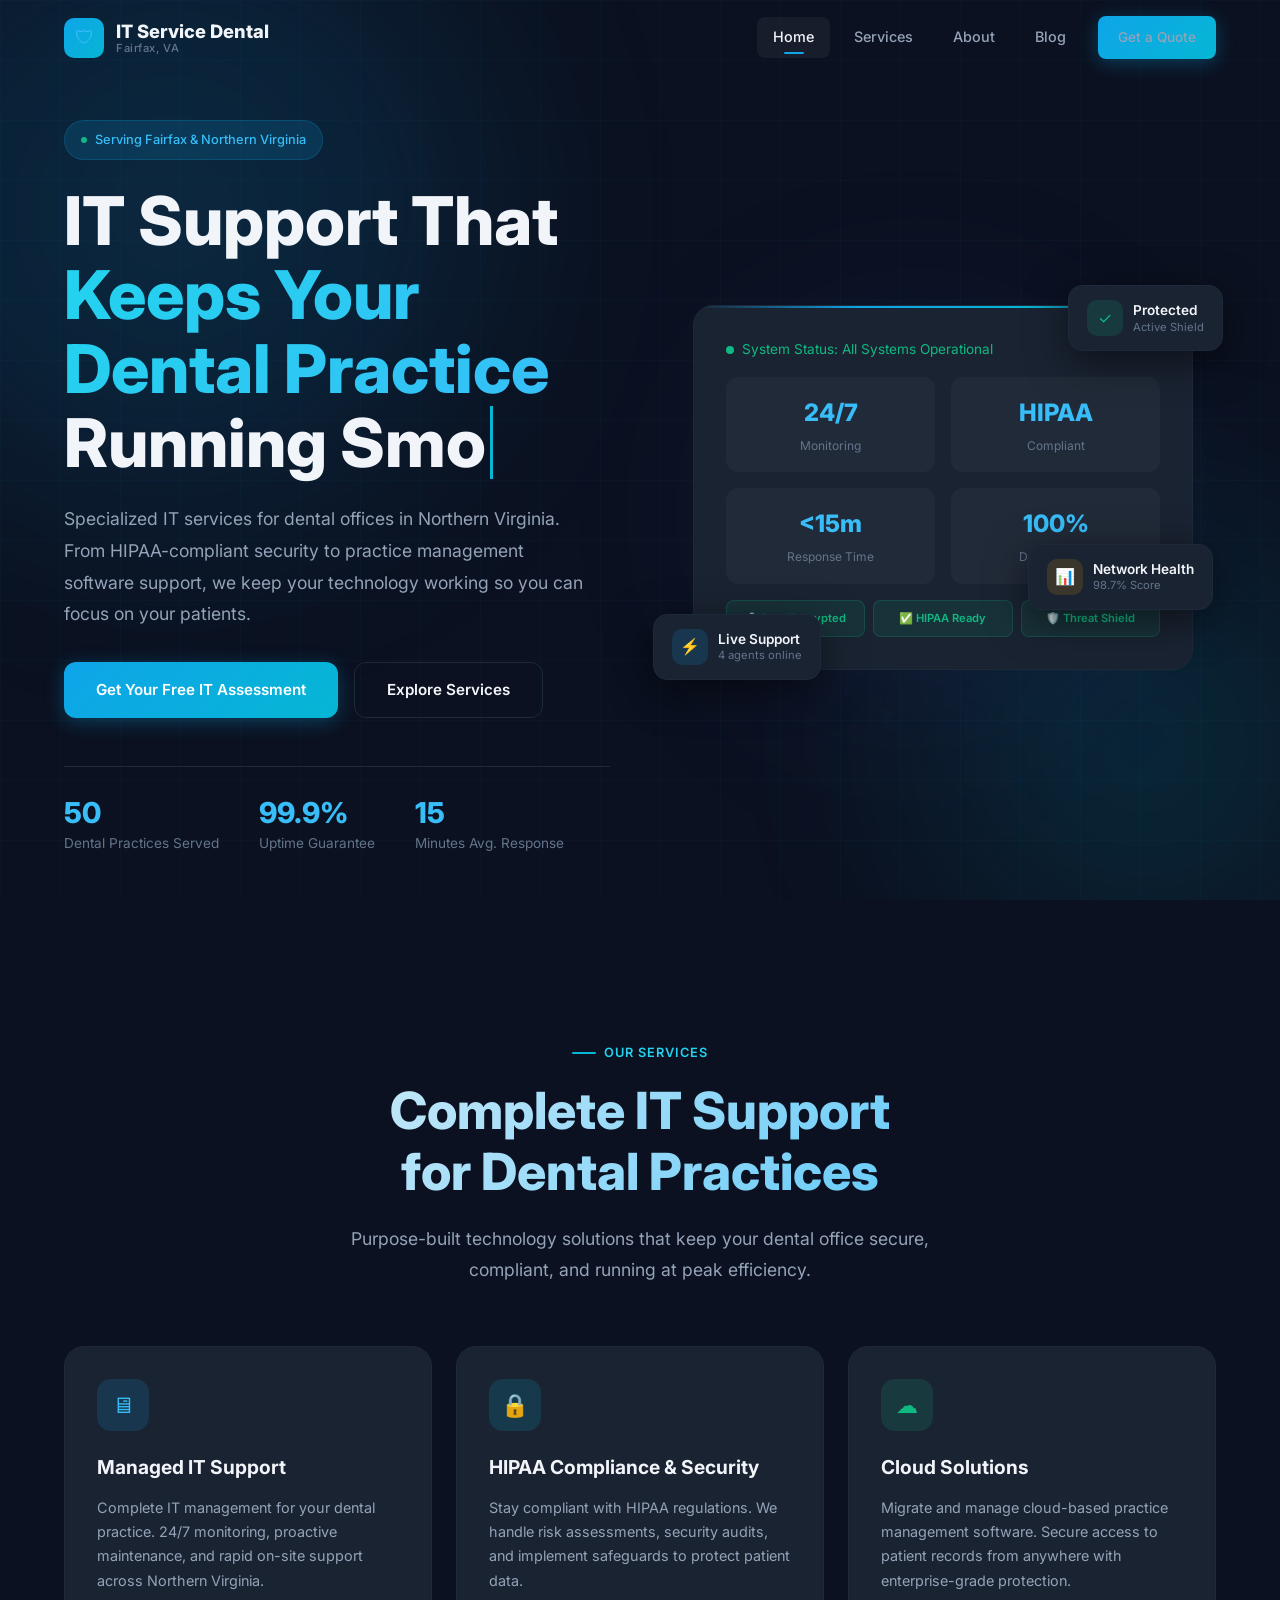
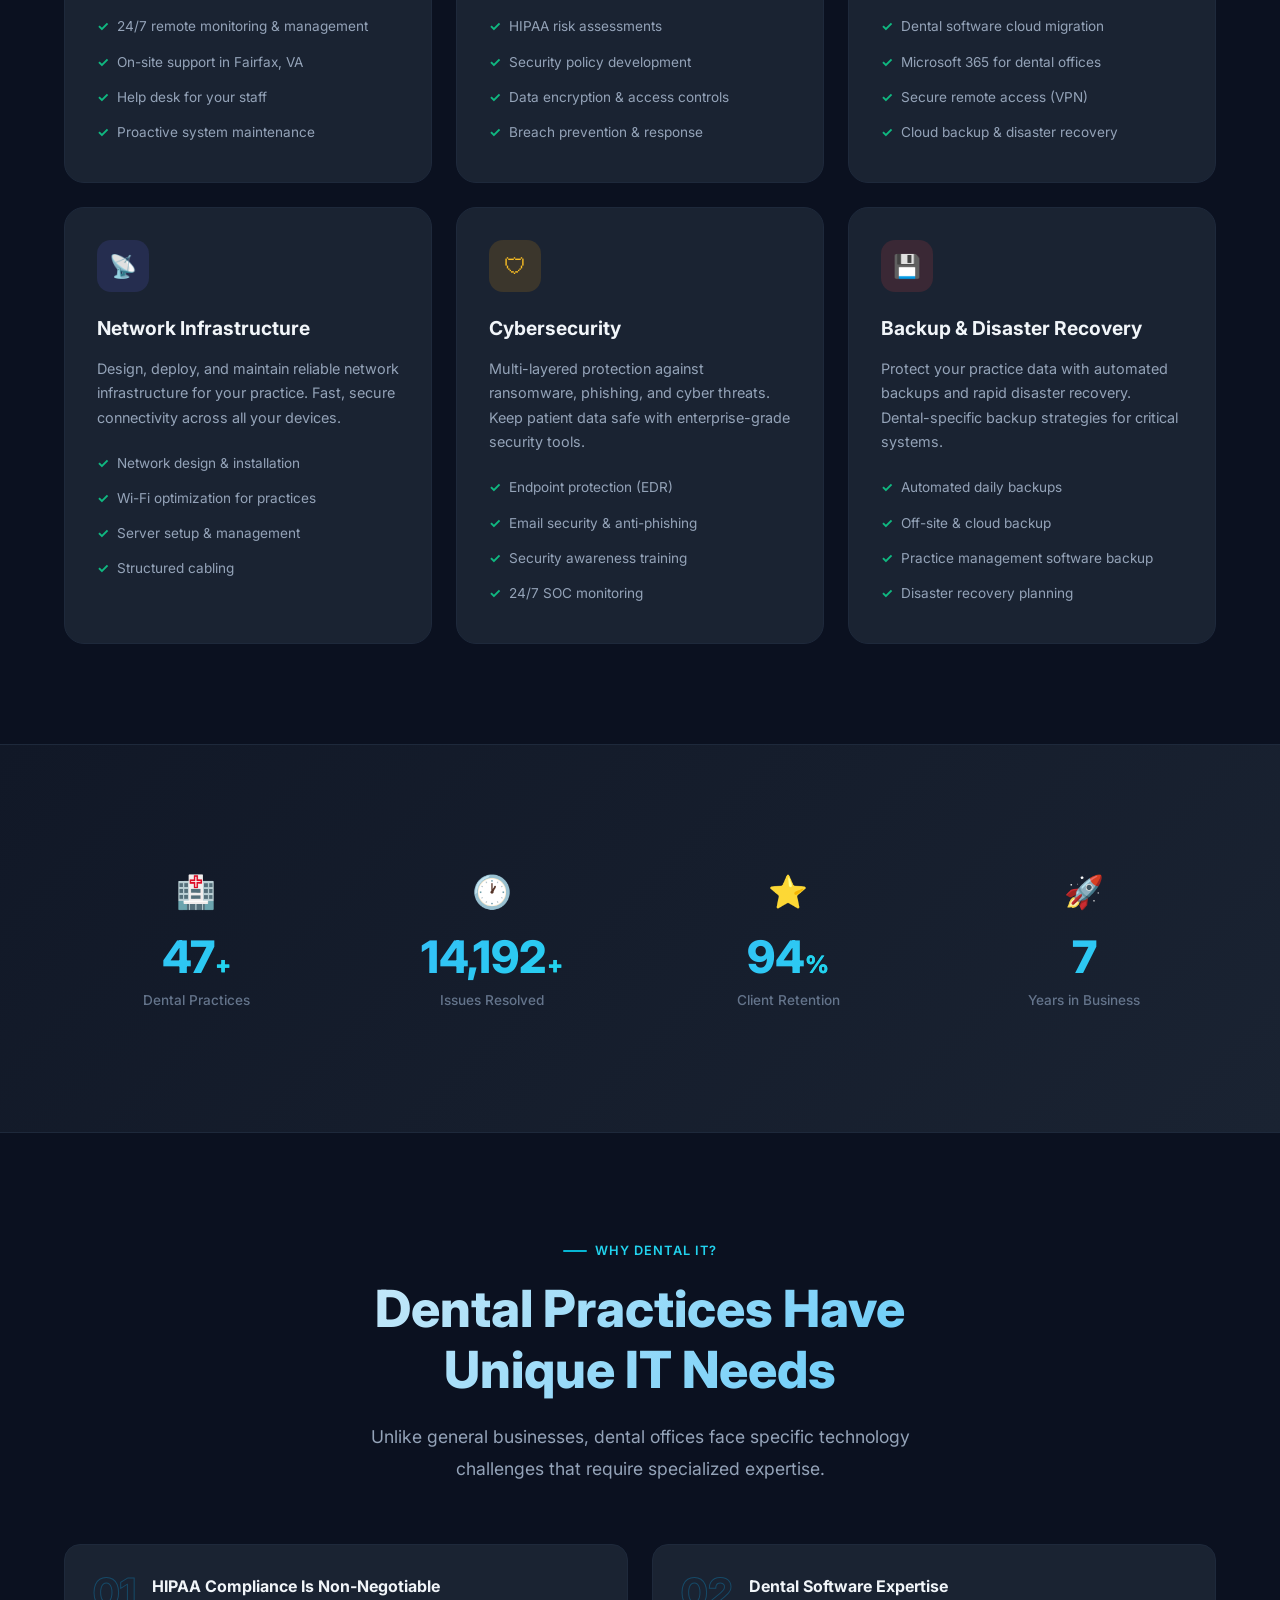
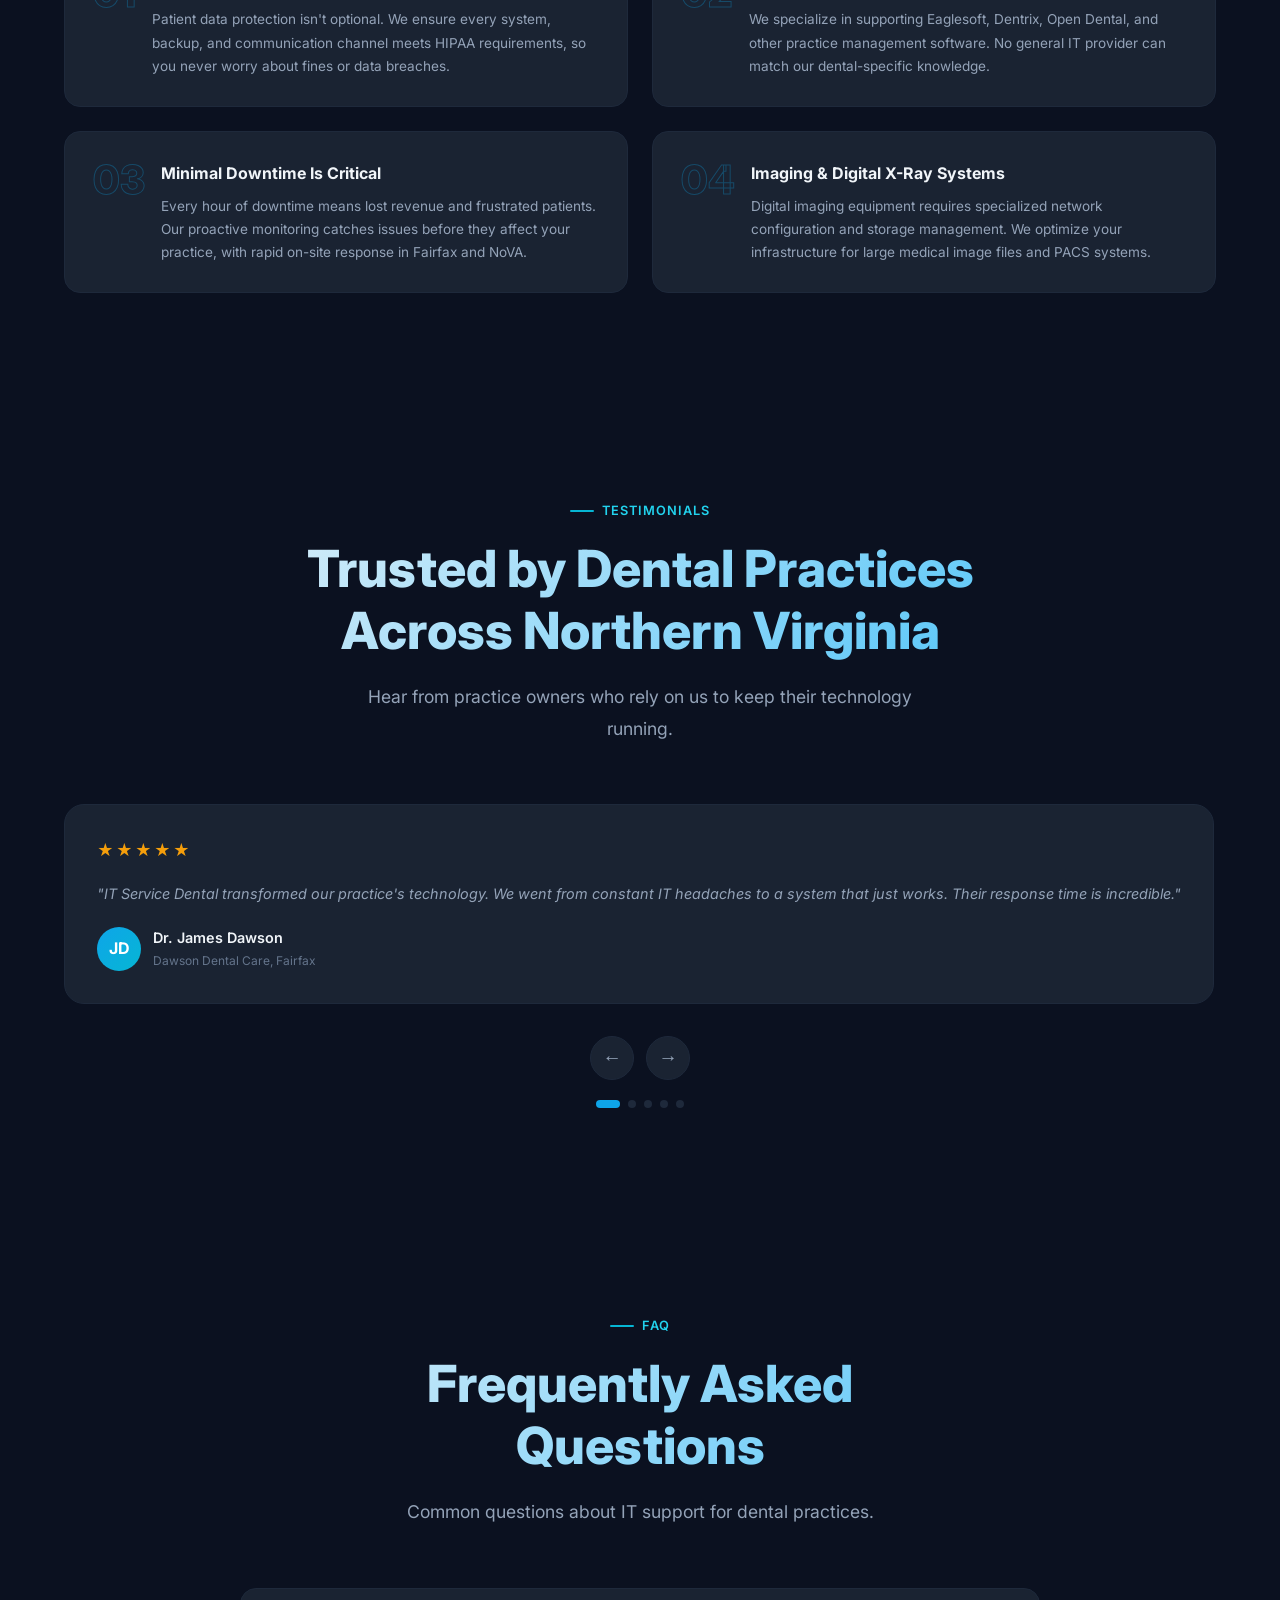
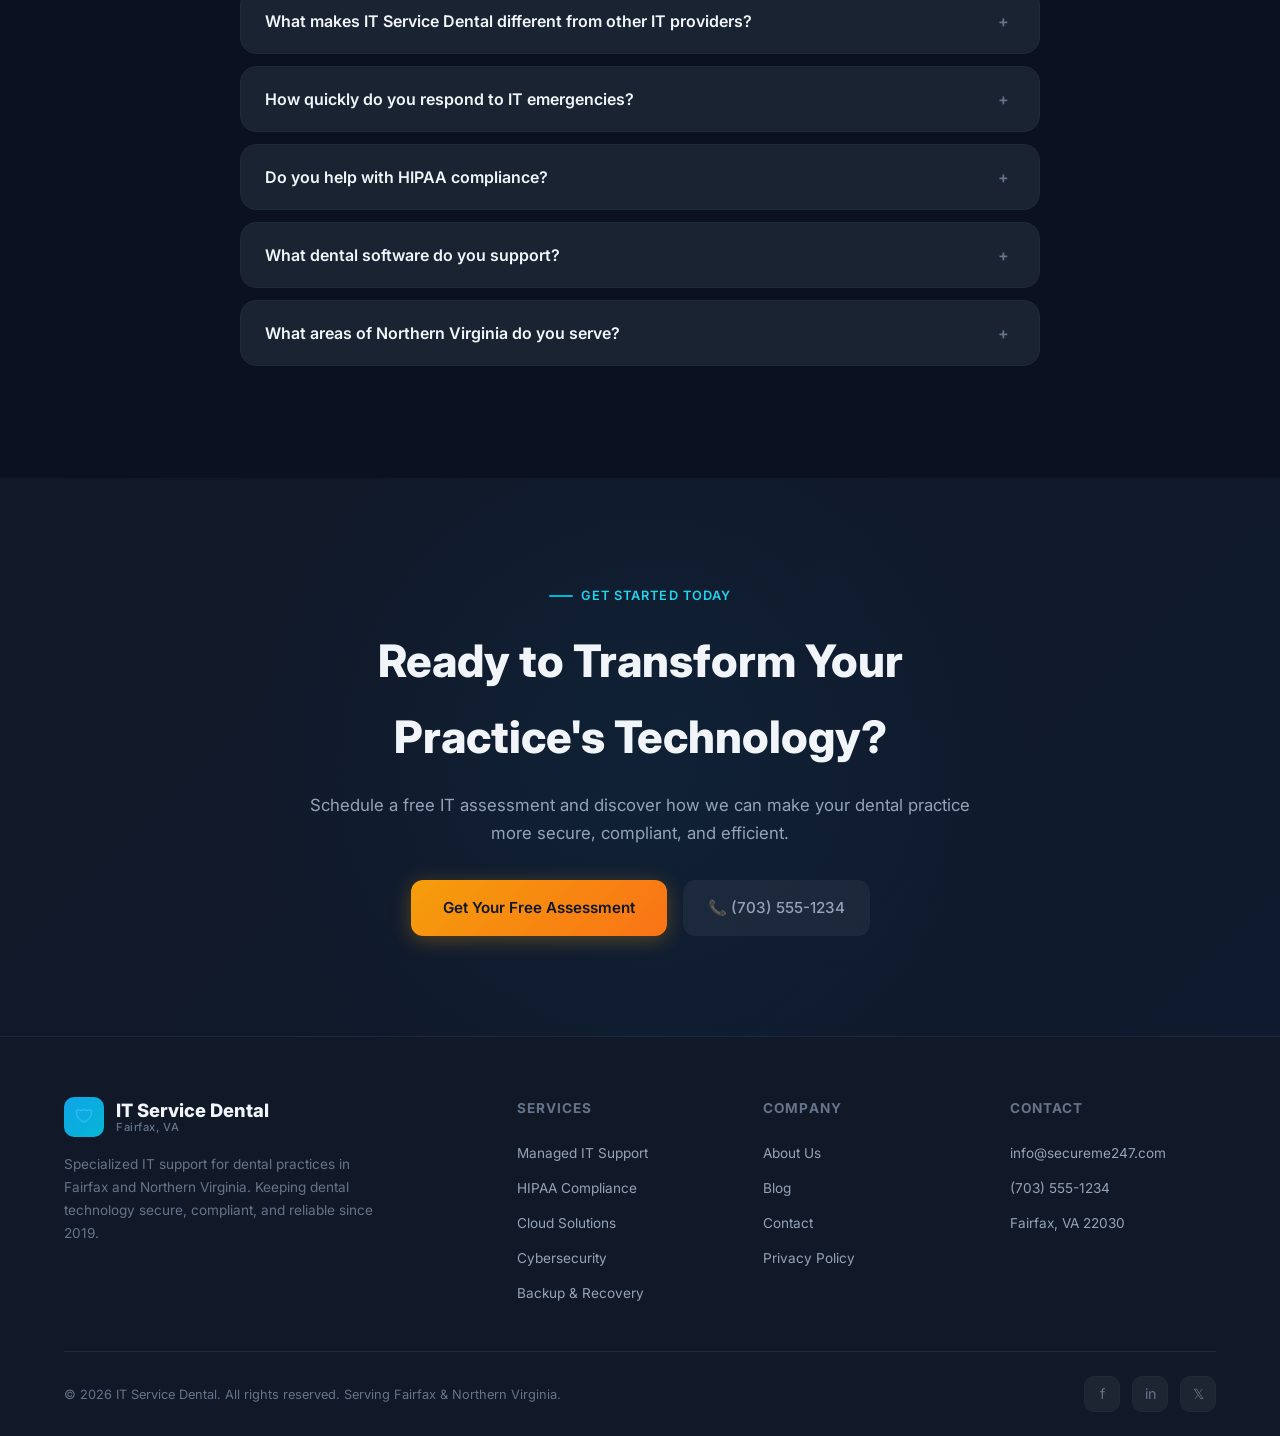
==== index.html @ 29013d56 "Initial commit: IT Service Dental website Full multipage dental IT support website with: - Home page" ====
<!DOCTYPE html>
<html lang="en">
<head>
  <meta charset="UTF-8">
  <meta name="viewport" content="width=device-width, initial-scale=1.0">
  <meta name="robots" content="index,follow">
  <title>IT Service Dental | IT Support for Dental Offices in Fairfax & Northern Virginia</title>
  <meta name="description" content="IT Service Dental provides specialized IT support, cybersecurity, and managed services for dental offices in Fairfax, VA and Northern Virginia. HIPAA-compliant, 24/7 support.">
  <link rel="canonical" href="https://www.itservicedental.com/">
  <meta property="og:type" content="website">
  <meta property="og:locale" content="en_US">
  <meta property="og:site_name" content="IT Service Dental">
  <meta property="og:title" content="IT Service Dental | IT Support for Dental Offices in Fairfax & Northern Virginia">
  <meta property="og:description" content="Specialized IT support for dental offices. HIPAA-compliant, 24/7 monitoring, and fast on-site support in Fairfax and Northern VA.">
  <meta property="og:image" content="https://www.itservicedental.com/images/og/default.jpg">
  <meta property="og:url" content="https://www.itservicedental.com/">
  <meta name="twitter:card" content="summary_large_image">
  <meta name="twitter:title" content="IT Service Dental | IT Support for Dental Offices in Fairfax & Northern Virginia">
  <meta name="twitter:description" content="Specialized IT support for dental offices. HIPAA-compliant, 24/7 monitoring, and fast on-site support in Fairfax and Northern VA.">
  <meta name="twitter:image" content="https://www.itservicedental.com/images/og/default.jpg">
  <link rel="icon" type="image/svg+xml" href="/favicon.svg">
  <link rel="icon" type="image/png" sizes="96x96" href="/favicon-96x96.png">
  <link rel="icon" type="image/png" sizes="32x32" href="/favicon-32x32.png">
  <link rel="icon" type="image/png" sizes="16x16" href="/favicon-16x16.png">
  <link rel="apple-touch-icon" sizes="192x192" href="/favicon-192x192.png">
  <link rel="preconnect" href="https://fonts.googleapis.com">
  <link rel="preconnect" href="https://fonts.gstatic.com" crossorigin>
  <link href="https://fonts.googleapis.com/css2?family=Inter:wght@400;500;600;700;800&display=swap" rel="stylesheet">
  <link rel="stylesheet" href="/css/style.css">
</head>
<body>
  <!-- Animated Background -->
  <div class="animated-bg">
    <div class="bg-grid"></div>
    <div class="bg-glow bg-glow-1"></div>
    <div class="bg-glow bg-glow-2"></div>
    <div class="bg-glow bg-glow-3"></div>
  </div>

  <!-- Navigation -->
  <nav class="nav" id="navbar">
    <div class="container">
      <a href="/" class="nav-logo">
        <div class="nav-logo-icon">🛡</div>
        <div class="nav-logo-text">
          IT Service Dental
          <span>Fairfax, VA</span>
        </div>
      </a>
      <button class="nav-toggle" id="navToggle" aria-label="Toggle menu">
        <span></span><span></span><span></span>
      </button>
      <div class="nav-links" id="navLinks">
        <a href="/" class="nav-link active">Home</a>
        <a href="/services" class="nav-link">Services</a>
        <a href="/about" class="nav-link">About</a>
        <a href="/blog" class="nav-link">Blog</a>
        <a href="/contact" class="nav-link nav-cta btn btn-primary btn-sm">Get a Quote</a>
      </div>
    </div>
  </nav>

  <!-- Hero Section -->
  <section class="hero" id="home">
    <div class="container">
      <div class="hero-content">
        <div class="hero-badge">
          <span class="hero-badge-dot"></span>
          Serving Fairfax & Northern Virginia
        </div>
        <h1 class="hero-title">
          IT Support That<br>
          <span class="gradient-text">Keeps Your Dental Practice</span><br>
          <span class="typewriter">Running Smoothly</span>
        </h1>
        <p class="hero-description">
          Specialized IT services for dental offices in Northern Virginia. 
          From HIPAA-compliant security to practice management software support, 
          we keep your technology working so you can focus on your patients.
        </p>
        <div class="hero-actions">
          <a href="/contact" class="btn btn-primary">Get Your Free IT Assessment</a>
          <a href="/services" class="btn btn-secondary">Explore Services</a>
        </div>
        <div class="hero-stats">
          <div class="hero-stat">
            <div class="hero-stat-number" data-count="50">0</div>
            <div class="hero-stat-label">Dental Practices Served</div>
          </div>
          <div class="hero-stat">
            <div class="hero-stat-number" data-count="99.9">99.9%</div>
            <div class="hero-stat-label">Uptime Guarantee</div>
          </div>
          <div class="hero-stat">
            <div class="hero-stat-number" data-count="15">0</div>
            <div class="hero-stat-label">Minutes Avg. Response</div>
          </div>
        </div>
      </div>

      <div class="hero-visual">
        <div class="hero-visual-inner">
          <div class="hero-card">
            <div class="hero-card-status">
              <span class="dot"></span>
              System Status: All Systems Operational
            </div>
            <div class="hero-card-metrics">
              <div class="hero-card-metric">
                <div class="value">24/7</div>
                <div class="label">Monitoring</div>
              </div>
              <div class="hero-card-metric">
                <div class="value">HIPAA</div>
                <div class="label">Compliant</div>
              </div>
              <div class="hero-card-metric">
                <div class="value">&lt;15m</div>
                <div class="label">Response Time</div>
              </div>
              <div class="hero-card-metric">
                <div class="value">100%</div>
                <div class="label">Dental Focus</div>
              </div>
            </div>
            <div class="hero-card-security">
              <div class="security-item">🔒 Data Encrypted</div>
              <div class="security-item">✅ HIPAA Ready</div>
              <div class="security-item">🛡️ Threat Shield</div>
            </div>
          </div>
          <!-- Floating cards -->
          <div class="floating-card floating-card-1">
            <div class="icon green">✓</div>
            <div class="text">
              <div class="main">Protected</div>
              <div class="sub">Active Shield</div>
            </div>
          </div>
          <div class="floating-card floating-card-2">
            <div class="icon blue">⚡</div>
            <div class="text">
              <div class="main">Live Support</div>
              <div class="sub">4 agents online</div>
            </div>
          </div>
          <div class="floating-card floating-card-3">
            <div class="icon amber">📊</div>
            <div class="text">
              <div class="main">Network Health</div>
              <div class="sub">98.7% Score</div>
            </div>
          </div>
        </div>
      </div>
    </div>
  </section>

  <!-- Services Overview -->
  <section class="section" id="services">
    <div class="container">
      <div class="section-header text-center" data-animate="fadeInUp">
        <div class="section-tag">Our Services</div>
        <h2 class="section-title">Complete IT Support<br>for Dental Practices</h2>
        <p class="section-subtitle">Purpose-built technology solutions that keep your dental office secure, compliant, and running at peak efficiency.</p>
      </div>
      <div class="services-grid">
        <div class="service-card" data-animate="fadeInUp" data-delay="0">
          <div class="service-icon blue">🖥</div>
          <h3>Managed IT Support</h3>
          <p>Complete IT management for your dental practice. 24/7 monitoring, proactive maintenance, and rapid on-site support across Northern Virginia.</p>
          <ul class="service-features">
            <li>24/7 remote monitoring & management</li>
            <li>On-site support in Fairfax, VA</li>
            <li>Help desk for your staff</li>
            <li>Proactive system maintenance</li>
          </ul>
        </div>
        <div class="service-card" data-animate="fadeInUp" data-delay="100">
          <div class="service-icon teal">🔒</div>
          <h3>HIPAA Compliance & Security</h3>
          <p>Stay compliant with HIPAA regulations. We handle risk assessments, security audits, and implement safeguards to protect patient data.</p>
          <ul class="service-features">
            <li>HIPAA risk assessments</li>
            <li>Security policy development</li>
            <li>Data encryption & access controls</li>
            <li>Breach prevention & response</li>
          </ul>
        </div>
        <div class="service-card" data-animate="fadeInUp" data-delay="200">
          <div class="service-icon green">☁</div>
          <h3>Cloud Solutions</h3>
          <p>Migrate and manage cloud-based practice management software. Secure access to patient records from anywhere with enterprise-grade protection.</p>
          <ul class="service-features">
            <li>Dental software cloud migration</li>
            <li>Microsoft 365 for dental offices</li>
            <li>Secure remote access (VPN)</li>
            <li>Cloud backup & disaster recovery</li>
          </ul>
        </div>
        <div class="service-card" data-animate="fadeInUp" data-delay="300">
          <div class="service-icon purple">📡</div>
          <h3>Network Infrastructure</h3>
          <p>Design, deploy, and maintain reliable network infrastructure for your practice. Fast, secure connectivity across all your devices.</p>
          <ul class="service-features">
            <li>Network design & installation</li>
            <li>Wi-Fi optimization for practices</li>
            <li>Server setup & management</li>
            <li>Structured cabling</li>
          </ul>
        </div>
        <div class="service-card" data-animate="fadeInUp" data-delay="400">
          <div class="service-icon amber">🛡</div>
          <h3>Cybersecurity</h3>
          <p>Multi-layered protection against ransomware, phishing, and cyber threats. Keep patient data safe with enterprise-grade security tools.</p>
          <ul class="service-features">
            <li>Endpoint protection (EDR)</li>
            <li>Email security & anti-phishing</li>
            <li>Security awareness training</li>
            <li>24/7 SOC monitoring</li>
          </ul>
        </div>
        <div class="service-card" data-animate="fadeInUp" data-delay="500">
          <div class="service-icon red">💾</div>
          <h3>Backup & Disaster Recovery</h3>
          <p>Protect your practice data with automated backups and rapid disaster recovery. Dental-specific backup strategies for critical systems.</p>
          <ul class="service-features">
            <li>Automated daily backups</li>
            <li>Off-site & cloud backup</li>
            <li>Practice management software backup</li>
            <li>Disaster recovery planning</li>
          </ul>
        </div>
      </div>
    </div>
  </section>

  <!-- Stats Section -->
  <section class="section stats-section" id="stats">
    <div class="container">
      <div class="stats-grid">
        <div class="stat-item" data-animate="scaleIn">
          <div class="stat-icon">🏥</div>
          <div class="stat-value"><span class="counter" data-target="50">0</span><span class="stat-suffix">+</span></div>
          <div class="stat-label">Dental Practices</div>
        </div>
        <div class="stat-item" data-animate="scaleIn" data-delay="100">
          <div class="stat-icon">🕐</div>
          <div class="stat-value"><span class="counter" data-target="15000">0</span><span class="stat-suffix">+</span></div>
          <div class="stat-label">Issues Resolved</div>
        </div>
        <div class="stat-item" data-animate="scaleIn" data-delay="200">
          <div class="stat-icon">⭐</div>
          <div class="stat-value"><span class="counter" data-target="99">0</span><span class="stat-suffix">%</span></div>
          <div class="stat-label">Client Retention</div>
        </div>
        <div class="stat-item" data-animate="scaleIn" data-delay="300">
          <div class="stat-icon">🚀</div>
          <div class="stat-value"><span class="counter" data-target="7">0</span></div>
          <div class="stat-label">Years in Business</div>
        </div>
      </div>
    </div>
  </section>

  <!-- Why Dental IT Section -->
  <section class="section" id="why-dental">
    <div class="container">
      <div class="section-header text-center" data-animate="fadeInUp">
        <div class="section-tag">Why Dental IT?</div>
        <h2 class="section-title">Dental Practices Have<br>Unique IT Needs</h2>
        <p class="section-subtitle">Unlike general businesses, dental offices face specific technology challenges that require specialized expertise.</p>
      </div>
      <div class="why-grid">
        <div class="why-card" data-animate="fadeInUp" data-delay="0">
          <div class="why-number">01</div>
          <div class="why-content">
            <h4>HIPAA Compliance Is Non-Negotiable</h4>
            <p>Patient data protection isn't optional. We ensure every system, backup, and communication channel meets HIPAA requirements, so you never worry about fines or data breaches.</p>
          </div>
        </div>
        <div class="why-card" data-animate="fadeInUp" data-delay="100">
          <div class="why-number">02</div>
          <div class="why-content">
            <h4>Dental Software Expertise</h4>
            <p>We specialize in supporting Eaglesoft, Dentrix, Open Dental, and other practice management software. No general IT provider can match our dental-specific knowledge.</p>
          </div>
        </div>
        <div class="why-card" data-animate="fadeInUp" data-delay="200">
          <div class="why-number">03</div>
          <div class="why-content">
            <h4>Minimal Downtime Is Critical</h4>
            <p>Every hour of downtime means lost revenue and frustrated patients. Our proactive monitoring catches issues before they affect your practice, with rapid on-site response in Fairfax and NoVA.</p>
          </div>
        </div>
        <div class="why-card" data-animate="fadeInUp" data-delay="300">
          <div class="why-number">04</div>
          <div class="why-content">
            <h4>Imaging & Digital X-Ray Systems</h4>
            <p>Digital imaging equipment requires specialized network configuration and storage management. We optimize your infrastructure for large medical image files and PACS systems.</p>
          </div>
        </div>
      </div>
    </div>
  </section>

  <!-- Testimonials -->
  <section class="section" id="testimonials">
    <div class="container">
      <div class="section-header text-center" data-animate="fadeInUp">
        <div class="section-tag">Testimonials</div>
        <h2 class="section-title">Trusted by Dental Practices<br>Across Northern Virginia</h2>
        <p class="section-subtitle">Hear from practice owners who rely on us to keep their technology running.</p>
      </div>
      <div class="testimonials-slider" data-animate="fadeInUp">
        <div class="testimonials-track" id="testimonialTrack">
          <div class="testimonial-card">
            <div class="testimonial-stars">★★★★★</div>
            <p class="testimonial-text">"IT Service Dental transformed our practice's technology. We went from constant IT headaches to a system that just works. Their response time is incredible."</p>
            <div class="testimonial-author">
              <div class="testimonial-avatar">JD</div>
              <div>
                <div class="testimonial-name">Dr. James Dawson</div>
                <div class="testimonial-role">Dawson Dental Care, Fairfax</div>
              </div>
            </div>
          </div>
          <div class="testimonial-card">
            <div class="testimonial-stars">★★★★★</div>
            <p class="testimonial-text">"Switching to IT Service Dental was the best decision for our practice. They handled our HIPAA compliance audit and we passed with flying colors. Highly recommended."</p>
            <div class="testimonial-author">
              <div class="testimonial-avatar">SK</div>
              <div>
                <div class="testimonial-name">Dr. Sarah Kim</div>
                <div class="testimonial-role">Bright Smile Dentistry, Reston</div>
              </div>
            </div>
          </div>
          <div class="testimonial-card">
            <div class="testimonial-stars">★★★★★</div>
            <p class="testimonial-text">"Our practice management software was constantly crashing. They had us back up and running within hours and implemented a permanent fix. Knowledgeable and professional."</p>
            <div class="testimonial-author">
              <div class="testimonial-avatar">MP</div>
              <div>
                <div class="testimonial-name">Dr. Michael Park</div>
                <div class="testimonial-role">Park Family Dentistry, Vienna</div>
              </div>
            </div>
          </div>
          <div class="testimonial-card">
            <div class="testimonial-stars">★★★★★</div>
            <p class="testimonial-text">"The cloud migration they did for our practice was seamless. We can now access patient records securely from home. Their team truly understands dental practice workflows."</p>
            <div class="testimonial-author">
              <div class="testimonial-avatar">LN</div>
              <div>
                <div class="testimonial-name">Dr. Lisa Nguyen</div>
                <div class="testimonial-role">Nguyen Dental Associates, Arlington</div>
              </div>
            </div>
          </div>
          <div class="testimonial-card">
            <div class="testimonial-stars">★★★★★</div>
            <p class="testimonial-text">"We had a ransomware attack that encrypted all our patient files. IT Service Dental had us recovered from backups within 2 hours. They saved our practice."</p>
            <div class="testimonial-author">
              <div class="testimonial-avatar">RT</div>
              <div>
                <div class="testimonial-name">Dr. Robert Taylor</div>
                <div class="testimonial-role">Taylor Dental, McLean</div>
              </div>
            </div>
          </div>
        </div>
        <div class="testimonial-controls">
          <button class="testimonial-btn" id="prevTestimonial" aria-label="Previous">←</button>
          <button class="testimonial-btn" id="nextTestimonial" aria-label="Next">→</button>
        </div>
        <div class="testimonial-dots" id="testimonialDots">
          <button class="testimonial-dot active" data-index="0" aria-label="Slide 1"></button>
          <button class="testimonial-dot" data-index="1" aria-label="Slide 2"></button>
          <button class="testimonial-dot" data-index="2" aria-label="Slide 3"></button>
          <button class="testimonial-dot" data-index="3" aria-label="Slide 4"></button>
          <button class="testimonial-dot" data-index="4" aria-label="Slide 5"></button>
        </div>
      </div>
    </div>
  </section>

  <!-- FAQ Section -->
  <section class="section" id="faq">
    <div class="container">
      <div class="section-header text-center" data-animate="fadeInUp">
        <div class="section-tag">FAQ</div>
        <h2 class="section-title">Frequently Asked<br>Questions</h2>
        <p class="section-subtitle">Common questions about IT support for dental practices.</p>
      </div>
      <div class="faq-list" data-animate="fadeInUp">
        <div class="faq-item">
          <button class="faq-question">
            What makes IT Service Dental different from other IT providers?
            <span class="faq-icon">+</span>
          </button>
          <div class="faq-answer">
            <div class="faq-answer-inner">We specialize exclusively in dental practices. We understand dental software, HIPAA requirements specific to dentistry, imaging systems, and the unique workflow of a dental office. General IT providers don't have this focused expertise.</div>
          </div>
        </div>
        <div class="faq-item">
          <button class="faq-question">
            How quickly do you respond to IT emergencies?
            <span class="faq-icon">+</span>
          </button>
          <div class="faq-answer">
            <div class="faq-answer-inner">Our average response time is under 15 minutes for critical issues. For practices in Fairfax and Northern Virginia, we offer on-site support within 2 hours for emergencies that can't be resolved remotely.</div>
          </div>
        </div>
        <div class="faq-item">
          <button class="faq-question">
            Do you help with HIPAA compliance?
            <span class="faq-icon">+</span>
          </button>
          <div class="faq-answer">
            <div class="faq-answer-inner">Yes, absolutely. We conduct comprehensive HIPAA risk assessments, implement technical safeguards, develop security policies, and provide documentation for audits. We help you achieve and maintain full compliance.</div>
          </div>
        </div>
        <div class="faq-item">
          <button class="faq-question">
            What dental software do you support?
            <span class="faq-icon">+</span>
          </button>
          <div class="faq-answer">
            <div class="faq-answer-inner">We support all major dental practice management software including Dentrix, Eaglesoft, Open Dental, Curve, Denticon, and more. Our team has extensive experience with dental-specific applications.</div>
          </div>
        </div>
        <div class="faq-item">
          <button class="faq-question">
            What areas of Northern Virginia do you serve?
            <span class="faq-icon">+</span>
          </button>
          <div class="faq-answer">
            <div class="faq-answer-inner">We serve all of Northern Virginia including Fairfax, Arlington, Alexandria, Reston, Herndon, Vienna, McLean, Falls Church, Centreville, Chantilly, and surrounding areas. On-site support available across NoVA.</div>
          </div>
        </div>
      </div>
    </div>
  </section>

  <!-- CTA Section -->
  <section class="section cta-section" id="cta">
    <div class="container">
      <div class="cta-content" data-animate="fadeInUp">
        <div class="section-tag" style="justify-content:center">Get Started Today</div>
        <h2>Ready to Transform Your<br>Practice's Technology?</h2>
        <p>Schedule a free IT assessment and discover how we can make your dental practice more secure, compliant, and efficient.</p>
        <div class="cta-actions">
          <a href="/contact" class="btn btn-cta">Get Your Free Assessment</a>
          <a href="tel:+17035551234" class="cta-phone">📞 (703) 555-1234</a>
        </div>
      </div>
    </div>
  </section>

  <!-- Footer -->
  <footer class="footer">
    <div class="container">
      <div class="footer-grid">
        <div class="footer-brand">
          <a href="/" class="nav-logo">
            <div class="nav-logo-icon">🛡</div>
            <div class="nav-logo-text">
              IT Service Dental
              <span>Fairfax, VA</span>
            </div>
          </a>
          <p>Specialized IT support for dental practices in Fairfax and Northern Virginia. Keeping dental technology secure, compliant, and reliable since 2019.</p>
        </div>
        <div class="footer-col">
          <h4>Services</h4>
          <a href="/services">Managed IT Support</a>
          <a href="/services">HIPAA Compliance</a>
          <a href="/services">Cloud Solutions</a>
          <a href="/services">Cybersecurity</a>
          <a href="/services">Backup & Recovery</a>
        </div>
        <div class="footer-col">
          <h4>Company</h4>
          <a href="/about">About Us</a>
          <a href="/blog">Blog</a>
          <a href="/contact">Contact</a>
          <a href="/privacy">Privacy Policy</a>
        </div>
        <div class="footer-col">
          <h4>Contact</h4>
          <a href="mailto:info@secureme247.com">info@secureme247.com</a>
          <a href="tel:+17035551234">(703) 555-1234</a>
          <a>Fairfax, VA 22030</a>
        </div>
      </div>
      <div class="footer-bottom">
        <p>&copy; 2026 IT Service Dental. All rights reserved. Serving Fairfax & Northern Virginia.</p>
        <div class="footer-social">
          <a href="#" aria-label="Facebook">f</a>
          <a href="#" aria-label="LinkedIn">in</a>
          <a href="#" aria-label="Twitter">𝕏</a>
        </div>
      </div>
    </div>
  </footer>

  <!-- Back to Top -->
  <button class="back-to-top" id="backToTop" aria-label="Back to top">↑</button>

  <!-- Scripts -->
  <script src="/js/animations.js"></script>
  <script src="/js/main.js"></script>
</body>
</html>
---- css/style.css ----
/* ============================================
   IT Service Dental - Main Stylesheet
   Dark theme for dental IT support in NoVA
   ============================================ */

:root {
  /* Core Colors */
  --dark-bg: #0b1120;
  --dark-surface: #111827;
  --dark-card: #1a2332;
  --dark-border: #1e293b;

  /* Primary - Tech Blue */
  --primary: #0ea5e9;
  --primary-dark: #0284c7;
  --primary-light: #38bdf8;
  --primary-glow: rgba(14, 165, 233, 0.15);

  /* Accent - Dental Cyan */
  --accent: #06b6d4;
  --accent-dark: #0891b2;
  --accent-light: #22d3ee;

  /* Warm CTA */
  --cta: #f59e0b;
  --cta-dark: #d97706;
  --cta-light: #fbbf24;

  /* Text */
  --text-primary: #f1f5f9;
  --text-secondary: #94a3b8;
  --text-muted: #64748b;
  --text-inverse: #0f172a;

  /* Status */
  --success: #10b981;
  --error: #ef4444;
  --warning: #f59e0b;
  --info: #3b82f6;

  /* Typography */
  --font-sans: 'Inter', -apple-system, BlinkMacSystemFont, 'Segoe UI', Roboto, sans-serif;
  --font-mono: 'JetBrains Mono', 'Fira Code', monospace;

  /* Spacing */
  --section-padding: 100px;
  --container-width: 1200px;

  /* Transitions */
  --ease-spring: cubic-bezier(0.34, 1.56, 0.64, 1);
  --ease-smooth: cubic-bezier(0.4, 0, 0.2, 1);
  --ease-bounce: cubic-bezier(0.68, -0.55, 0.265, 1.55);

  /* Shadows */
  --shadow-sm: 0 1px 3px rgba(0, 0, 0, 0.3);
  --shadow-md: 0 4px 20px rgba(0, 0, 0, 0.4);
  --shadow-lg: 0 10px 40px rgba(0, 0, 0, 0.5);
  --shadow-glow: 0 0 30px var(--primary-glow);
}

/* ========== RESET & BASE ========== */
*, *::before, *::after {
  margin: 0;
  padding: 0;
  box-sizing: border-box;
}

html {
  scroll-behavior: smooth;
  font-size: 16px;
}

body {
  font-family: var(--font-sans);
  background: var(--dark-bg);
  color: var(--text-primary);
  line-height: 1.7;
  overflow-x: hidden;
  -webkit-font-smoothing: antialiased;
}

img {
  max-width: 100%;
  height: auto;
  display: block;
}

a {
  color: var(--primary-light);
  text-decoration: none;
  transition: color 0.3s var(--ease-smooth);
}
a:hover { color: var(--accent-light); }

ul { list-style: none; }

::selection {
  background: var(--primary);
  color: #fff;
}

/* ========== UTILITY ========== */
.container {
  max-width: var(--container-width);
  margin: 0 auto;
  padding: 0 24px;
}

.section-tag {
  display: inline-flex;
  align-items: center;
  gap: 8px;
  font-size: 0.8rem;
  font-weight: 600;
  letter-spacing: 0.08em;
  text-transform: uppercase;
  color: var(--accent-light);
  margin-bottom: 16px;
}
.section-tag::before {
  content: '';
  width: 24px;
  height: 2px;
  background: var(--accent);
  border-radius: 2px;
}

.section-title {
  font-size: clamp(2rem, 5vw, 3.2rem);
  font-weight: 800;
  line-height: 1.2;
  margin-bottom: 20px;
  background: linear-gradient(135deg, var(--text-primary) 0%, var(--primary-light) 100%);
  -webkit-background-clip: text;
  -webkit-text-fill-color: transparent;
  background-clip: text;
}

.section-subtitle {
  font-size: 1.1rem;
  color: var(--text-secondary);
  max-width: 600px;
  line-height: 1.8;
}

.text-center { text-align: center; }
.text-center .section-subtitle { margin: 0 auto; }

.gradient-text {
  background: linear-gradient(135deg, var(--accent-light), var(--primary-light));
  -webkit-background-clip: text;
  -webkit-text-fill-color: transparent;
  background-clip: text;
}

.btn {
  display: inline-flex;
  align-items: center;
  gap: 10px;
  padding: 14px 32px;
  border-radius: 12px;
  font-size: 0.95rem;
  font-weight: 600;
  font-family: var(--font-sans);
  cursor: pointer;
  transition: all 0.4s var(--ease-spring);
  border: none;
  text-decoration: none;
  position: relative;
  overflow: hidden;
}
.btn:active { transform: scale(0.96); }

.btn-primary {
  background: linear-gradient(135deg, var(--primary), var(--accent));
  color: #fff;
  box-shadow: 0 4px 20px rgba(14, 165, 233, 0.3);
}
.btn-primary:hover {
  transform: translateY(-2px);
  box-shadow: 0 8px 30px rgba(14, 165, 233, 0.4);
  color: #fff;
}

.btn-secondary {
  background: transparent;
  color: var(--text-primary);
  border: 1px solid var(--dark-border);
}
.btn-secondary:hover {
  border-color: var(--primary);
  background: var(--primary-glow);
  color: var(--primary-light);
  transform: translateY(-2px);
}

.btn-cta {
  background: linear-gradient(135deg, var(--cta), #f97316);
  color: var(--text-inverse);
  box-shadow: 0 4px 20px rgba(245, 158, 11, 0.3);
}
.btn-cta:hover {
  transform: translateY(-2px);
  box-shadow: 0 8px 30px rgba(245, 158, 11, 0.4);
  color: var(--text-inverse);
}

.btn-sm {
  padding: 10px 20px;
  font-size: 0.85rem;
}

/* ========== ANIMATED BACKGROUND ========== */
.animated-bg {
  position: fixed;
  top: 0;
  left: 0;
  width: 100%;
  height: 100%;
  pointer-events: none;
  z-index: 0;
  overflow: hidden;
}

.bg-grid {
  position: absolute;
  top: 0;
  left: 0;
  width: 100%;
  height: 100%;
  background-image:
    linear-gradient(rgba(14, 165, 233, 0.03) 1px, transparent 1px),
    linear-gradient(90deg, rgba(14, 165, 233, 0.03) 1px, transparent 1px);
  background-size: 60px 60px;
}

.bg-glow {
  position: absolute;
  border-radius: 50%;
  filter: blur(120px);
  opacity: 0.15;
  animation: glowFloat 20s ease-in-out infinite;
}
.bg-glow-1 {
  width: 600px; height: 600px;
  background: var(--primary);
  top: -10%; left: -10%;
  animation-delay: 0s;
}
.bg-glow-2 {
  width: 400px; height: 400px;
  background: var(--accent);
  bottom: -5%; right: -5%;
  animation-delay: -7s;
}
.bg-glow-3 {
  width: 300px; height: 300px;
  background: #6366f1;
  top: 40%; left: 60%;
  animation-delay: -14s;
}

@keyframes glowFloat {
  0%, 100% { transform: translate(0, 0) scale(1); }
  33% { transform: translate(50px, -30px) scale(1.1); }
  66% { transform: translate(-20px, 40px) scale(0.95); }
}

/* ========== NAVIGATION ========== */
.nav {
  position: fixed;
  top: 0;
  left: 0;
  width: 100%;
  z-index: 1000;
  padding: 16px 0;
  transition: all 0.4s var(--ease-smooth);
}
.nav.scrolled {
  background: rgba(11, 17, 32, 0.92);
  backdrop-filter: blur(20px);
  -webkit-backdrop-filter: blur(20px);
  border-bottom: 1px solid rgba(30, 41, 59, 0.5);
  padding: 10px 0;
}

.nav .container {
  display: flex;
  align-items: center;
  justify-content: space-between;
}

.nav-logo {
  display: flex;
  align-items: center;
  gap: 12px;
  text-decoration: none;
}
.nav-logo-icon {
  width: 40px;
  height: 40px;
  background: linear-gradient(135deg, var(--primary), var(--accent));
  border-radius: 10px;
  display: flex;
  align-items: center;
  justify-content: center;
  font-size: 1.2rem;
}
.nav-logo-text {
  font-size: 1.15rem;
  font-weight: 800;
  color: var(--text-primary);
  line-height: 1.2;
}
.nav-logo-text span {
  display: block;
  font-size: 0.7rem;
  font-weight: 500;
  color: var(--text-muted);
  letter-spacing: 0.05em;
}

.nav-links {
  display: flex;
  align-items: center;
  gap: 8px;
}

.nav-link {
  padding: 8px 16px;
  border-radius: 8px;
  font-size: 0.9rem;
  font-weight: 500;
  color: var(--text-secondary);
  transition: all 0.3s var(--ease-smooth);
  position: relative;
}
.nav-link:hover,
.nav-link.active {
  color: var(--text-primary);
  background: rgba(255, 255, 255, 0.05);
}
.nav-link.active::after {
  content: '';
  position: absolute;
  bottom: 4px;
  left: 50%;
  transform: translateX(-50%);
  width: 20px;
  height: 2px;
  background: var(--primary);
  border-radius: 2px;
}

.nav-cta {
  padding: 10px 20px;
  font-size: 0.85rem;
  margin-left: 8px;
}

/* Mobile menu */
.nav-toggle {
  display: none;
  background: none;
  border: none;
  cursor: pointer;
  width: 32px;
  height: 24px;
  position: relative;
  z-index: 1001;
}
.nav-toggle span {
  display: block;
  width: 100%;
  height: 2px;
  background: var(--text-primary);
  border-radius: 2px;
  transition: all 0.3s var(--ease-smooth);
  position: absolute;
  left: 0;
}
.nav-toggle span:nth-child(1) { top: 4px; }
.nav-toggle span:nth-child(2) { top: 11px; }
.nav-toggle span:nth-child(3) { top: 18px; }

.nav-toggle.active span:nth-child(1) {
  top: 11px;
  transform: rotate(45deg);
}
.nav-toggle.active span:nth-child(2) { opacity: 0; }
.nav-toggle.active span:nth-child(3) {
  top: 11px;
  transform: rotate(-45deg);
}

@media (max-width: 768px) {
  .nav-toggle { display: block; }

  .nav-links {
    position: fixed;
    top: 0;
    right: -100%;
    width: 280px;
    height: 100vh;
    background: var(--dark-surface);
    border-left: 1px solid var(--dark-border);
    flex-direction: column;
    align-items: stretch;
    padding: 80px 24px 24px;
    gap: 4px;
    transition: right 0.4s var(--ease-smooth);
  }
  .nav-links.open { right: 0; }

  .nav-link {
    padding: 12px 16px;
    font-size: 1rem;
  }
  .nav-link.active::after { display: none; }
  .nav-link.active { background: var(--primary-glow); color: var(--primary-light); }

  .nav-cta {
    margin-left: 0;
    margin-top: 16px;
    text-align: center;
    justify-content: center;
  }
}

/* ========== HERO ========== */
.hero {
  position: relative;
  min-height: 100vh;
  display: flex;
  align-items: center;
  padding: 120px 0 80px;
  z-index: 1;
}

.hero .container {
  display: grid;
  grid-template-columns: 1fr 1fr;
  gap: 60px;
  align-items: center;
}

.hero-badge {
  display: inline-flex;
  align-items: center;
  gap: 8px;
  padding: 8px 16px;
  background: var(--primary-glow);
  border: 1px solid rgba(14, 165, 233, 0.2);
  border-radius: 100px;
  font-size: 0.8rem;
  color: var(--primary-light);
  font-weight: 500;
  margin-bottom: 24px;
  animation: fadeInUp 0.6s var(--ease-spring) both;
}
.hero-badge-dot {
  width: 6px; height: 6px;
  background: var(--success);
  border-radius: 50%;
  animation: pulse 2s ease-in-out infinite;
}
@keyframes pulse {
  0%, 100% { opacity: 1; }
  50% { opacity: 0.4; }
}

.hero-title {
  font-size: clamp(2.5rem, 6vw, 4.2rem);
  font-weight: 800;
  line-height: 1.1;
  margin-bottom: 24px;
  animation: fadeInUp 0.6s var(--ease-spring) 0.1s both;
}

.hero-title .gradient-text {
  display: inline-block;
}

.hero-title .typewriter {
  display: inline-block;
  border-right: 3px solid var(--accent);
  padding-right: 4px;
  animation: blink 0.8s step-end infinite;
}
@keyframes blink {
  50% { border-color: transparent; }
}

.hero-description {
  font-size: 1.1rem;
  color: var(--text-secondary);
  line-height: 1.8;
  margin-bottom: 32px;
  max-width: 520px;
  animation: fadeInUp 0.6s var(--ease-spring) 0.2s both;
}

.hero-actions {
  display: flex;
  gap: 16px;
  flex-wrap: wrap;
  animation: fadeInUp 0.6s var(--ease-spring) 0.3s both;
}

.hero-stats {
  display: flex;
  gap: 40px;
  margin-top: 48px;
  padding-top: 32px;
  border-top: 1px solid var(--dark-border);
  animation: fadeInUp 0.6s var(--ease-spring) 0.4s both;
}
.hero-stat-number {
  font-size: 1.8rem;
  font-weight: 800;
  color: var(--primary-light);
  line-height: 1;
}
.hero-stat-label {
  font-size: 0.85rem;
  color: var(--text-muted);
  margin-top: 4px;
}

/* Hero Visual */
.hero-visual {
  position: relative;
  display: flex;
  align-items: center;
  justify-content: center;
  animation: fadeInRight 0.8s var(--ease-spring) 0.2s both;
}

.hero-visual-inner {
  position: relative;
  width: 100%;
  max-width: 500px;
}

.hero-card {
  background: var(--dark-card);
  border: 1px solid var(--dark-border);
  border-radius: 20px;
  padding: 32px;
  position: relative;
  overflow: hidden;
}

.hero-card::before {
  content: '';
  position: absolute;
  top: 0;
  left: 0;
  right: 0;
  height: 2px;
  background: linear-gradient(90deg, transparent, var(--primary), var(--accent), transparent);
}

.hero-card-status {
  display: flex;
  align-items: center;
  gap: 8px;
  font-size: 0.85rem;
  color: var(--success);
  margin-bottom: 16px;
}
.hero-card-status .dot {
  width: 8px; height: 8px;
  background: var(--success);
  border-radius: 50%;
  animation: pulse 2s ease-in-out infinite;
}

.hero-card-metrics {
  display: grid;
  grid-template-columns: 1fr 1fr;
  gap: 16px;
}

.hero-card-metric {
  background: rgba(255, 255, 255, 0.03);
  border-radius: 12px;
  padding: 16px;
  text-align: center;
}
.hero-card-metric .value {
  font-size: 1.5rem;
  font-weight: 800;
  color: var(--primary-light);
}
.hero-card-metric .label {
  font-size: 0.75rem;
  color: var(--text-muted);
  margin-top: 2px;
}

.hero-card-security {
  display: grid;
  grid-template-columns: 1fr 1fr 1fr;
  gap: 8px;
  margin-top: 16px;
}
.security-item {
  padding: 8px;
  background: rgba(16, 185, 129, 0.1);
  border: 1px solid rgba(16, 185, 129, 0.2);
  border-radius: 8px;
  text-align: center;
  font-size: 0.7rem;
  color: var(--success);
  font-weight: 600;
}

/* Floating cards */
.floating-card {
  position: absolute;
  background: var(--dark-card);
  border: 1px solid var(--dark-border);
  border-radius: 14px;
  padding: 14px 18px;
  display: flex;
  align-items: center;
  gap: 10px;
  box-shadow: var(--shadow-lg);
  animation: float 6s var(--ease-smooth) infinite;
}
.floating-card-1 {
  top: -20px; right: -30px;
  animation-delay: 0s;
}
.floating-card-2 {
  bottom: -10px; left: -40px;
  animation-delay: -2s;
}
.floating-card-3 {
  bottom: 60px; right: -20px;
  animation-delay: -4s;
}

.floating-card .icon {
  width: 36px; height: 36px;
  border-radius: 10px;
  display: flex;
  align-items: center;
  justify-content: center;
  font-size: 1rem;
}
.floating-card .icon.green { background: rgba(16, 185, 129, 0.15); color: var(--success); }
.floating-card .icon.blue { background: var(--primary-glow); color: var(--primary-light); }
.floating-card .icon.amber { background: rgba(245, 158, 11, 0.15); color: var(--cta); }

.floating-card .text { line-height: 1.3; }
.floating-card .text .main {
  font-size: 0.85rem;
  font-weight: 600;
  color: var(--text-primary);
}
.floating-card .text .sub {
  font-size: 0.7rem;
  color: var(--text-muted);
}

@keyframes float {
  0%, 100% { transform: translateY(0); }
  50% { transform: translateY(-10px); }
}

@media (max-width: 900px) {
  .hero .container {
    grid-template-columns: 1fr;
    gap: 40px;
  }
  .hero-visual {
    order: -1;
  }
  .hero-visual-inner {
    max-width: 400px;
    margin: 0 auto;
  }
  .floating-card {
    display: none;
  }
}

/* ========== SECTION BASE ========== */
.section {
  position: relative;
  padding: var(--section-padding) 0;
  z-index: 1;
}

.section-header {
  margin-bottom: 60px;
}

/* ========== SERVICES OVERVIEW ========== */
.services-grid {
  display: grid;
  grid-template-columns: repeat(3, 1fr);
  gap: 24px;
}

.service-card {
  background: var(--dark-card);
  border: 1px solid var(--dark-border);
  border-radius: 20px;
  padding: 32px;
  transition: all 0.4s var(--ease-spring);
  position: relative;
  overflow: hidden;
  cursor: default;
}
.service-card::before {
  content: '';
  position: absolute;
  top: 0;
  left: 0;
  right: 0;
  height: 3px;
  background: linear-gradient(90deg, var(--primary), var(--accent));
  transform: scaleX(0);
  transform-origin: left;
  transition: transform 0.4s var(--ease-smooth);
}
.service-card:hover::before { transform: scaleX(1); }
.service-card:hover {
  border-color: rgba(14, 165, 233, 0.3);
  transform: translateY(-4px);
  box-shadow: var(--shadow-md), var(--shadow-glow);
}

.service-icon {
  width: 52px;
  height: 52px;
  border-radius: 14px;
  display: flex;
  align-items: center;
  justify-content: center;
  font-size: 1.4rem;
  margin-bottom: 20px;
  transition: transform 0.4s var(--ease-spring);
}
.service-card:hover .service-icon { transform: scale(1.1) rotate(-5deg); }
.service-icon.blue { background: var(--primary-glow); color: var(--primary-light); }
.service-icon.teal { background: rgba(6, 182, 212, 0.15); color: var(--accent-light); }
.service-icon.green { background: rgba(16, 185, 129, 0.15); color: var(--success); }
.service-icon.purple { background: rgba(99, 102, 241, 0.15); color: #a5b4fc; }
.service-icon.amber { background: rgba(245, 158, 11, 0.15); color: var(--cta-light); }
.service-icon.red { background: rgba(239, 68, 68, 0.15); color: #fca5a5; }

.service-card h3 {
  font-size: 1.2rem;
  font-weight: 700;
  margin-bottom: 12px;
  color: var(--text-primary);
}

.service-card p {
  font-size: 0.9rem;
  color: var(--text-secondary);
  line-height: 1.7;
  margin-bottom: 16px;
}

.service-features {
  padding: 0;
  margin: 0;
}
.service-features li {
  display: flex;
  align-items: flex-start;
  gap: 8px;
  font-size: 0.85rem;
  color: var(--text-secondary);
  padding: 6px 0;
}
.service-features li::before {
  content: '✓';
  color: var(--success);
  font-weight: 700;
  flex-shrink: 0;
}

@media (max-width: 1024px) {
  .services-grid { grid-template-columns: repeat(2, 1fr); }
}
@media (max-width: 640px) {
  .services-grid { grid-template-columns: 1fr; }
}

/* ========== WHY DENTAL ========== */
.why-grid {
  display: grid;
  grid-template-columns: repeat(2, 1fr);
  gap: 24px;
}

.why-card {
  background: var(--dark-card);
  border: 1px solid var(--dark-border);
  border-radius: 16px;
  padding: 28px;
  display: flex;
  gap: 16px;
  transition: all 0.4s var(--ease-smooth);
}
.why-card:hover {
  border-color: rgba(14, 165, 233, 0.2);
  transform: translateX(4px);
}

.why-number {
  font-size: 2.5rem;
  font-weight: 800;
  color: transparent;
  -webkit-text-stroke: 1px rgba(14, 165, 233, 0.3);
  line-height: 1;
  flex-shrink: 0;
}

.why-content h4 {
  font-size: 1rem;
  font-weight: 700;
  margin-bottom: 8px;
  color: var(--text-primary);
}
.why-content p {
  font-size: 0.85rem;
  color: var(--text-secondary);
  line-height: 1.7;
}

@media (max-width: 768px) {
  .why-grid { grid-template-columns: 1fr; }
}

/* ========== STATS / COUNTERS ========== */
.stats-section {
  background: linear-gradient(135deg, var(--dark-surface), var(--dark-card));
  border-top: 1px solid var(--dark-border);
  border-bottom: 1px solid var(--dark-border);
}

.stats-grid {
  display: grid;
  grid-template-columns: repeat(4, 1fr);
  gap: 32px;
}

.stat-item {
  text-align: center;
  padding: 20px;
}

.stat-icon {
  font-size: 2rem;
  margin-bottom: 12px;
}

.stat-value {
  font-size: 2.8rem;
  font-weight: 800;
  background: linear-gradient(135deg, var(--primary-light), var(--accent-light));
  -webkit-background-clip: text;
  -webkit-text-fill-color: transparent;
  background-clip: text;
  line-height: 1.2;
}

.stat-label {
  font-size: 0.85rem;
  color: var(--text-muted);
  margin-top: 4px;
  font-weight: 500;
}

.stat-suffix {
  font-size: 1.5rem;
  -webkit-text-fill-color: var(--accent-light);
}

@media (max-width: 768px) {
  .stats-grid { grid-template-columns: repeat(2, 1fr); gap: 16px; }
  .stat-value { font-size: 2rem; }
}

/* ========== TESTIMONIALS ========== */
.testimonials-slider {
  position: relative;
  overflow: hidden;
}

.testimonials-track {
  display: flex;
  gap: 24px;
  transition: transform 0.6s var(--ease-spring);
}

.testimonial-card {
  min-width: calc(33.333% - 16px);
  background: var(--dark-card);
  border: 1px solid var(--dark-border);
  border-radius: 20px;
  padding: 32px;
  flex-shrink: 0;
}

.testimonial-stars {
  color: var(--cta);
  font-size: 1rem;
  margin-bottom: 16px;
  letter-spacing: 2px;
}

.testimonial-text {
  font-size: 0.9rem;
  color: var(--text-secondary);
  line-height: 1.8;
  margin-bottom: 20px;
  font-style: italic;
}

.testimonial-author {
  display: flex;
  align-items: center;
  gap: 12px;
}

.testimonial-avatar {
  width: 44px;
  height: 44px;
  border-radius: 50%;
  background: linear-gradient(135deg, var(--primary), var(--accent));
  display: flex;
  align-items: center;
  justify-content: center;
  font-size: 1rem;
  font-weight: 700;
  color: #fff;
  flex-shrink: 0;
}

.testimonial-name {
  font-size: 0.9rem;
  font-weight: 600;
  color: var(--text-primary);
}
.testimonial-role {
  font-size: 0.75rem;
  color: var(--text-muted);
}

.testimonial-controls {
  display: flex;
  justify-content: center;
  gap: 12px;
  margin-top: 32px;
}

.testimonial-btn {
  width: 44px;
  height: 44px;
  border-radius: 50%;
  border: 1px solid var(--dark-border);
  background: var(--dark-card);
  color: var(--text-secondary);
  cursor: pointer;
  font-size: 1.2rem;
  display: flex;
  align-items: center;
  justify-content: center;
  transition: all 0.3s var(--ease-smooth);
}
.testimonial-btn:hover {
  border-color: var(--primary);
  color: var(--primary-light);
  background: var(--primary-glow);
}

.testimonial-dots {
  display: flex;
  justify-content: center;
  gap: 8px;
  margin-top: 20px;
}
.testimonial-dot {
  width: 8px;
  height: 8px;
  border-radius: 50%;
  background: var(--dark-border);
  border: none;
  cursor: pointer;
  transition: all 0.3s var(--ease-smooth);
}
.testimonial-dot.active {
  width: 24px;
  border-radius: 4px;
  background: var(--primary);
}

@media (max-width: 900px) {
  .testimonial-card { min-width: calc(50% - 12px); }
}
@media (max-width: 600px) {
  .testimonial-card { min-width: 100%; }
}

/* ========== FAQ ========== */
.faq-list {
  max-width: 800px;
  margin: 0 auto;
}

.faq-item {
  background: var(--dark-card);
  border: 1px solid var(--dark-border);
  border-radius: 16px;
  margin-bottom: 12px;
  overflow: hidden;
  transition: all 0.3s var(--ease-smooth);
}
.faq-item.active {
  border-color: rgba(14, 165, 233, 0.3);
}

.faq-question {
  width: 100%;
  display: flex;
  align-items: center;
  justify-content: space-between;
  padding: 20px 24px;
  background: none;
  border: none;
  cursor: pointer;
  font-size: 1rem;
  font-weight: 600;
  color: var(--text-primary);
  font-family: var(--font-sans);
  text-align: left;
  transition: color 0.3s var(--ease-smooth);
}
.faq-item.active .faq-question { color: var(--primary-light); }

.faq-icon {
  width: 24px;
  height: 24px;
  display: flex;
  align-items: center;
  justify-content: center;
  flex-shrink: 0;
  transition: transform 0.4s var(--ease-spring);
  color: var(--text-muted);
}
.faq-item.active .faq-icon {
  transform: rotate(45deg);
  color: var(--primary-light);
}

.faq-answer {
  max-height: 0;
  overflow: hidden;
  transition: max-height 0.4s var(--ease-smooth), padding 0.4s var(--ease-smooth);
}
.faq-item.active .faq-answer {
  max-height: 300px;
}
.faq-answer-inner {
  padding: 0 24px 20px;
  font-size: 0.9rem;
  color: var(--text-secondary);
  line-height: 1.8;
}

/* ========== CTA SECTION ========== */
.cta-section {
  background: linear-gradient(135deg, var(--dark-surface), #0f1a2e);
  position: relative;
  overflow: hidden;
}
.cta-section::before {
  content: '';
  position: absolute;
  top: 50%;
  left: 50%;
  transform: translate(-50%, -50%);
  width: 800px;
  height: 800px;
  background: radial-gradient(circle, rgba(14, 165, 233, 0.06), transparent 70%);
  pointer-events: none;
}

.cta-content {
  text-align: center;
  position: relative;
  z-index: 1;
  max-width: 700px;
  margin: 0 auto;
}

.cta-content h2 {
  font-size: clamp(1.8rem, 4vw, 2.8rem);
  font-weight: 800;
  margin-bottom: 16px;
}

.cta-content p {
  font-size: 1.05rem;
  color: var(--text-secondary);
  margin-bottom: 32px;
}

.cta-actions {
  display: flex;
  gap: 16px;
  justify-content: center;
  flex-wrap: wrap;
}

.cta-phone {
  display: inline-flex;
  align-items: center;
  gap: 8px;
  padding: 14px 24px;
  border-radius: 12px;
  background: rgba(255, 255, 255, 0.05);
  border: 1px solid var(--dark-border);
  color: var(--text-secondary);
  font-size: 0.95rem;
  font-weight: 500;
  transition: all 0.3s var(--ease-smooth);
}
.cta-phone:hover {
  border-color: var(--primary);
  color: var(--primary-light);
  background: var(--primary-glow);
}

/* ========== FOOTER ========== */
.footer {
  background: var(--dark-surface);
  border-top: 1px solid var(--dark-border);
  padding: 60px 0 24px;
  position: relative;
  z-index: 1;
}

.footer-grid {
  display: grid;
  grid-template-columns: 2fr 1fr 1fr 1fr;
  gap: 40px;
  margin-bottom: 40px;
}

.footer-brand p {
  font-size: 0.85rem;
  color: var(--text-muted);
  line-height: 1.7;
  margin-top: 16px;
  max-width: 320px;
}

.footer-col h4 {
  font-size: 0.85rem;
  font-weight: 700;
  text-transform: uppercase;
  letter-spacing: 0.08em;
  color: var(--text-muted);
  margin-bottom: 16px;
}

.footer-col a {
  display: block;
  padding: 6px 0;
  font-size: 0.85rem;
  color: var(--text-secondary);
  transition: all 0.3s var(--ease-smooth);
}
.footer-col a:hover {
  color: var(--primary-light);
  padding-left: 4px;
}

.footer-bottom {
  border-top: 1px solid var(--dark-border);
  padding-top: 24px;
  display: flex;
  justify-content: space-between;
  align-items: center;
  flex-wrap: wrap;
  gap: 12px;
}

.footer-bottom p {
  font-size: 0.8rem;
  color: var(--text-muted);
}

.footer-social {
  display: flex;
  gap: 12px;
}
.footer-social a {
  width: 36px;
  height: 36px;
  border-radius: 10px;
  background: rgba(255, 255, 255, 0.05);
  border: 1px solid var(--dark-border);
  display: flex;
  align-items: center;
  justify-content: center;
  color: var(--text-muted);
  font-size: 0.9rem;
  transition: all 0.3s var(--ease-smooth);
  padding: 0;
}
.footer-social a:hover {
  background: var(--primary-glow);
  border-color: var(--primary);
  color: var(--primary-light);
  padding: 0;
}

@media (max-width: 768px) {
  .footer-grid {
    grid-template-columns: 1fr 1fr;
    gap: 32px;
  }
  .footer-brand { grid-column: 1 / -1; }
}
@media (max-width: 480px) {
  .footer-grid { grid-template-columns: 1fr; }
  .footer-bottom { flex-direction: column; text-align: center; }
}

/* ========== CONTACT PAGE ========== */
.contact-grid {
  display: grid;
  grid-template-columns: 1fr 1fr;
  gap: 48px;
  align-items: start;
}

.contact-info-list {
  display: flex;
  flex-direction: column;
  gap: 20px;
}

.contact-info-item {
  display: flex;
  gap: 16px;
  padding: 20px;
  background: var(--dark-card);
  border: 1px solid var(--dark-border);
  border-radius: 14px;
  transition: all 0.3s var(--ease-smooth);
}
.contact-info-item:hover {
  border-color: rgba(14, 165, 233, 0.2);
}

.contact-info-icon {
  width: 44px;
  height: 44px;
  border-radius: 12px;
  background: var(--primary-glow);
  display: flex;
  align-items: center;
  justify-content: center;
  font-size: 1.1rem;
  flex-shrink: 0;
}

.contact-info-text h4 {
  font-size: 0.9rem;
  font-weight: 600;
  margin-bottom: 4px;
  color: var(--text-primary);
}
.contact-info-text p {
  font-size: 0.85rem;
  color: var(--text-secondary);
}

.contact-form-wrapper {
  background: var(--dark-card);
  border: 1px solid var(--dark-border);
  border-radius: 20px;
  padding: 36px;
}

.form-group {
  margin-bottom: 20px;
}

.form-label {
  display: block;
  font-size: 0.85rem;
  font-weight: 600;
  color: var(--text-primary);
  margin-bottom: 6px;
}

.form-input,
.form-select,
.form-textarea {
  width: 100%;
  padding: 12px 16px;
  background: var(--dark-bg);
  border: 1px solid var(--dark-border);
  border-radius: 10px;
  color: var(--text-primary);
  font-size: 0.9rem;
  font-family: var(--font-sans);
  transition: all 0.3s var(--ease-smooth);
  outline: none;
}

.form-input:focus,
.form-select:focus,
.form-textarea:focus {
  border-color: var(--primary);
  box-shadow: 0 0 0 3px var(--primary-glow);
}

.form-input::placeholder,
.form-textarea::placeholder {
  color: var(--text-muted);
}

.form-textarea {
  min-height: 120px;
  resize: vertical;
}

.form-select {
  cursor: pointer;
  appearance: none;
  background-image: url("data:image/svg+xml,%3Csvg xmlns='http://www.w3.org/2000/svg' width='12' height='12' viewBox='0 0 24 24' fill='none' stroke='%2394a3b8' stroke-width='2' stroke-linecap='round' stroke-linejoin='round'%3E%3Cpolyline points='6 9 12 15 18 9'%3E%3C/polyline%3E%3C/svg%3E");
  background-repeat: no-repeat;
  background-position: right 12px center;
  padding-right: 36px;
}

.form-row {
  display: grid;
  grid-template-columns: 1fr 1fr;
  gap: 16px;
}

.form-error {
  font-size: 0.8rem;
  color: var(--error);
  margin-top: 4px;
  display: none;
}
.form-input.error,
.form-textarea.error {
  border-color: var(--error);
  box-shadow: 0 0 0 3px rgba(239, 68, 68, 0.1);
}

.form-success {
  text-align: center;
  padding: 40px 20px;
  display: none;
}
.form-success-icon {
  font-size: 3rem;
  margin-bottom: 16px;
}
.form-success h3 {
  font-size: 1.4rem;
  font-weight: 700;
  margin-bottom: 8px;
}
.form-success p {
  color: var(--text-secondary);
  font-size: 0.9rem;
}

.form-hp {
  position: absolute;
  left: -9999px;
  opacity: 0;
}

@media (max-width: 768px) {
  .contact-grid { grid-template-columns: 1fr; }
  .form-row { grid-template-columns: 1fr; }
}

/* ========== SERVICES PAGE EXTENDED ========== */
.service-detail-section {
  padding: 60px 0;
}

.service-detail-card {
  background: var(--dark-card);
  border: 1px solid var(--dark-border);
  border-radius: 20px;
  padding: 40px;
  margin-bottom: 24px;
  display: grid;
  grid-template-columns: 1fr 1fr;
  gap: 40px;
  align-items: center;
}
.service-detail-card.reverse {
  direction: rtl;
}
.service-detail-card.reverse > * {
  direction: ltr;
}

.service-detail-icon {
  width: 64px;
  height: 64px;
  border-radius: 16px;
  display: flex;
  align-items: center;
  justify-content: center;
  font-size: 1.8rem;
  margin-bottom: 20px;
}
.service-detail-icon.blue { background: var(--primary-glow); color: var(--primary-light); }
.service-detail-icon.teal { background: rgba(6, 182, 212, 0.15); color: var(--accent-light); }
.service-detail-icon.green { background: rgba(16, 185, 129, 0.15); color: var(--success); }
.service-detail-icon.purple { background: rgba(99, 102, 241, 0.15); color: #a5b4fc; }
.service-detail-icon.amber { background: rgba(245, 158, 11, 0.15); color: var(--cta-light); }

.service-detail-content h3 {
  font-size: 1.5rem;
  font-weight: 700;
  margin-bottom: 16px;
}
.service-detail-content p {
  color: var(--text-secondary);
  line-height: 1.8;
  margin-bottom: 20px;
}

.service-detail-list {
  display: grid;
  gap: 8px;
}
.service-detail-list li {
  display: flex;
  align-items: flex-start;
  gap: 10px;
  font-size: 0.9rem;
  color: var(--text-secondary);
  padding: 6px 0;
}
.service-detail-list li::before {
  content: '→';
  color: var(--primary-light);
  font-weight: 700;
  flex-shrink: 0;
}

.service-detail-visual {
  display: flex;
  align-items: center;
  justify-content: center;
}
.service-detail-visual-inner {
  width: 100%;
  aspect-ratio: 4/3;
  background: linear-gradient(135deg, rgba(14, 165, 233, 0.05), rgba(6, 182, 212, 0.05));
  border: 1px solid var(--dark-border);
  border-radius: 16px;
  display: flex;
  align-items: center;
  justify-content: center;
  font-size: 4rem;
}

@media (max-width: 768px) {
  .service-detail-card {
    grid-template-columns: 1fr;
    gap: 24px;
    padding: 24px;
  }
  .service-detail-card.reverse {
    direction: ltr;
  }
  .service-detail-visual { order: -1; }
}

/* ========== ABOUT PAGE ========== */
.about-story {
  display: grid;
  grid-template-columns: 1fr 1fr;
  gap: 60px;
  align-items: center;
}

.about-visual {
  position: relative;
}

.about-image {
  width: 100%;
  aspect-ratio: 4/3;
  background: linear-gradient(135deg, rgba(14, 165, 233, 0.08), rgba(6, 182, 212, 0.08));
  border: 1px solid var(--dark-border);
  border-radius: 20px;
  display: flex;
  align-items: center;
  justify-content: center;
  font-size: 5rem;
  overflow: hidden;
}

.about-experience-badge {
  position: absolute;
  bottom: -20px;
  right: -20px;
  background: linear-gradient(135deg, var(--primary), var(--accent));
  color: #fff;
  border-radius: 16px;
  padding: 20px 24px;
  text-align: center;
  box-shadow: var(--shadow-lg);
}
.about-experience-badge .number {
  font-size: 2rem;
  font-weight: 800;
  line-height: 1;
}
.about-experience-badge .label {
  font-size: 0.75rem;
  opacity: 0.9;
  margin-top: 2px;
}

.about-values {
  display: grid;
  grid-template-columns: repeat(3, 1fr);
  gap: 16px;
  margin-top: 32px;
}

.about-value {
  text-align: center;
  padding: 20px 12px;
  background: var(--dark-card);
  border: 1px solid var(--dark-border);
  border-radius: 14px;
  transition: all 0.3s var(--ease-smooth);
}
.about-value:hover {
  border-color: var(--primary);
  transform: translateY(-2px);
}
.about-value .icon { font-size: 1.8rem; margin-bottom: 8px; }
.about-value h4 { font-size: 0.85rem; font-weight: 600; }
.about-value p { font-size: 0.75rem; color: var(--text-muted); margin-top: 4px; }

@media (max-width: 768px) {
  .about-story { grid-template-columns: 1fr; gap: 40px; }
  .about-values { grid-template-columns: repeat(2, 1fr); }
}

/* ========== BLOG ========== */
.blog-grid {
  display: grid;
  grid-template-columns: repeat(3, 1fr);
  gap: 24px;
}

.blog-card {
  background: var(--dark-card);
  border: 1px solid var(--dark-border);
  border-radius: 20px;
  overflow: hidden;
  transition: all 0.4s var(--ease-spring);
  cursor: pointer;
}
.blog-card:hover {
  transform: translateY(-4px);
  box-shadow: var(--shadow-md);
  border-color: rgba(14, 165, 233, 0.3);
}

.blog-card-image {
  aspect-ratio: 16/9;
  background: linear-gradient(135deg, rgba(14, 165, 233, 0.1), rgba(6, 182, 212, 0.1));
  display: flex;
  align-items: center;
  justify-content: center;
  font-size: 2.5rem;
  position: relative;
  overflow: hidden;
}
.blog-card-image::after {
  content: '';
  position: absolute;
  bottom: 0;
  left: 0;
  right: 0;
  height: 60%;
  background: linear-gradient(transparent, var(--dark-card));
}
.blog-card-image .emoji {
  position: relative;
  z-index: 1;
  font-size: 3rem;
}
.blog-card:hover .blog-card-image .emoji {
  transform: scale(1.2);
  transition: transform 0.4s var(--ease-spring);
}

.blog-card-body {
  padding: 20px 24px 24px;
}
.blog-card-tag {
  display: inline-block;
  padding: 4px 12px;
  background: var(--primary-glow);
  border-radius: 100px;
  font-size: 0.7rem;
  font-weight: 600;
  color: var(--primary-light);
  margin-bottom: 12px;
}
.blog-card h3 {
  font-size: 1.05rem;
  font-weight: 700;
  margin-bottom: 8px;
  line-height: 1.4;
  transition: color 0.3s var(--ease-smooth);
}
.blog-card:hover h3 { color: var(--primary-light); }
.blog-card p {
  font-size: 0.85rem;
  color: var(--text-secondary);
  line-height: 1.7;
  margin-bottom: 16px;
}
.blog-card-meta {
  display: flex;
  gap: 16px;
  font-size: 0.75rem;
  color: var(--text-muted);
}

@media (max-width: 900px) {
  .blog-grid { grid-template-columns: repeat(2, 1fr); }
}
@media (max-width: 600px) {
  .blog-grid { grid-template-columns: 1fr; }
}

/* Blog post page */
.blog-post-hero {
  padding: 140px 0 60px;
  text-align: center;
}
.blog-post-hero .blog-card-tag { margin-bottom: 20px; }
.blog-post-hero h1 {
  font-size: clamp(1.8rem, 4vw, 3rem);
  font-weight: 800;
  line-height: 1.2;
  margin-bottom: 16px;
}
.blog-post-hero .blog-card-meta {
  justify-content: center;
  font-size: 0.85rem;
}

.blog-post-content {
  max-width: 720px;
  margin: 0 auto;
  padding: 0 24px 60px;
}
.blog-post-content h2 {
  font-size: 1.5rem;
  font-weight: 700;
  margin: 40px 0 16px;
  color: var(--text-primary);
}
.blog-post-content h3 {
  font-size: 1.2rem;
  font-weight: 700;
  margin: 32px 0 12px;
}
.blog-post-content p {
  font-size: 1rem;
  color: var(--text-secondary);
  line-height: 1.9;
  margin-bottom: 20px;
}
.blog-post-content ul,
.blog-post-content ol {
  margin: 0 0 20px 20px;
}
.blog-post-content li {
  font-size: 1rem;
  color: var(--text-secondary);
  line-height: 1.8;
  margin-bottom: 8px;
  padding-left: 8px;
}
.blog-post-content ul li { list-style: disc; }
.blog-post-content ol li { list-style: decimal; }
.blog-post-content strong { color: var(--text-primary); }
.blog-post-content a { color: var(--primary-light); text-decoration: underline; }

/* ========== SCROLL ANIMATIONS ========== */
[data-animate] {
  opacity: 0;
  transform: translateY(30px);
  transition: opacity 0.6s var(--ease-smooth), transform 0.6s var(--ease-smooth);
}
[data-animate].visible {
  opacity: 1;
  transform: translateY(0);
}

[data-animate="fadeIn"] { transform: none; }
[data-animate="fadeInUp"] { transform: translateY(30px); }
[data-animate="fadeInDown"] { transform: translateY(-30px); }
[data-animate="fadeInLeft"] { transform: translateX(-30px); }
[data-animate="fadeInRight"] { transform: translateX(30px); }
[data-animate="scaleIn"] { transform: scale(0.9); }
[data-animate="scaleIn"].visible { transform: scale(1); }

@keyframes fadeInUp {
  from { opacity: 0; transform: translateY(20px); }
  to { opacity: 1; transform: translateY(0); }
}
@keyframes fadeInRight {
  from { opacity: 0; transform: translateX(30px); }
  to { opacity: 1; transform: translateX(0); }
}

/* ========== BACK TO TOP ========== */
.back-to-top {
  position: fixed;
  bottom: 32px;
  right: 32px;
  width: 48px;
  height: 48px;
  border-radius: 14px;
  background: var(--dark-card);
  border: 1px solid var(--dark-border);
  color: var(--text-secondary);
  display: flex;
  align-items: center;
  justify-content: center;
  font-size: 1.2rem;
  cursor: pointer;
  z-index: 999;
  opacity: 0;
  transform: translateY(20px);
  transition: all 0.4s var(--ease-spring);
  pointer-events: none;
}
.back-to-top.visible {
  opacity: 1;
  transform: translateY(0);
  pointer-events: auto;
}
.back-to-top:hover {
  background: var(--primary);
  color: #fff;
  border-color: var(--primary);
  transform: translateY(-4px);
}

/* ========== DENTAL SHIELD SVG ANIMATION ========== */
.tooth-icon-wrapper {
  display: inline-block;
  transition: transform 0.3s var(--ease-smooth);
}
.tooth-icon-wrapper:hover {
  transform: scale(1.1) rotate(-5deg);
}

/* ========== RESPONSIVE HELPERS ========== */
@media (max-width: 1024px) {
  :root { --section-padding: 70px; }
}
@media (max-width: 768px) {
  :root { --section-padding: 50px; }
}
@media (max-width: 480px) {
  :root { --section-padding: 40px; }
  .container { padding: 0 16px; }
}
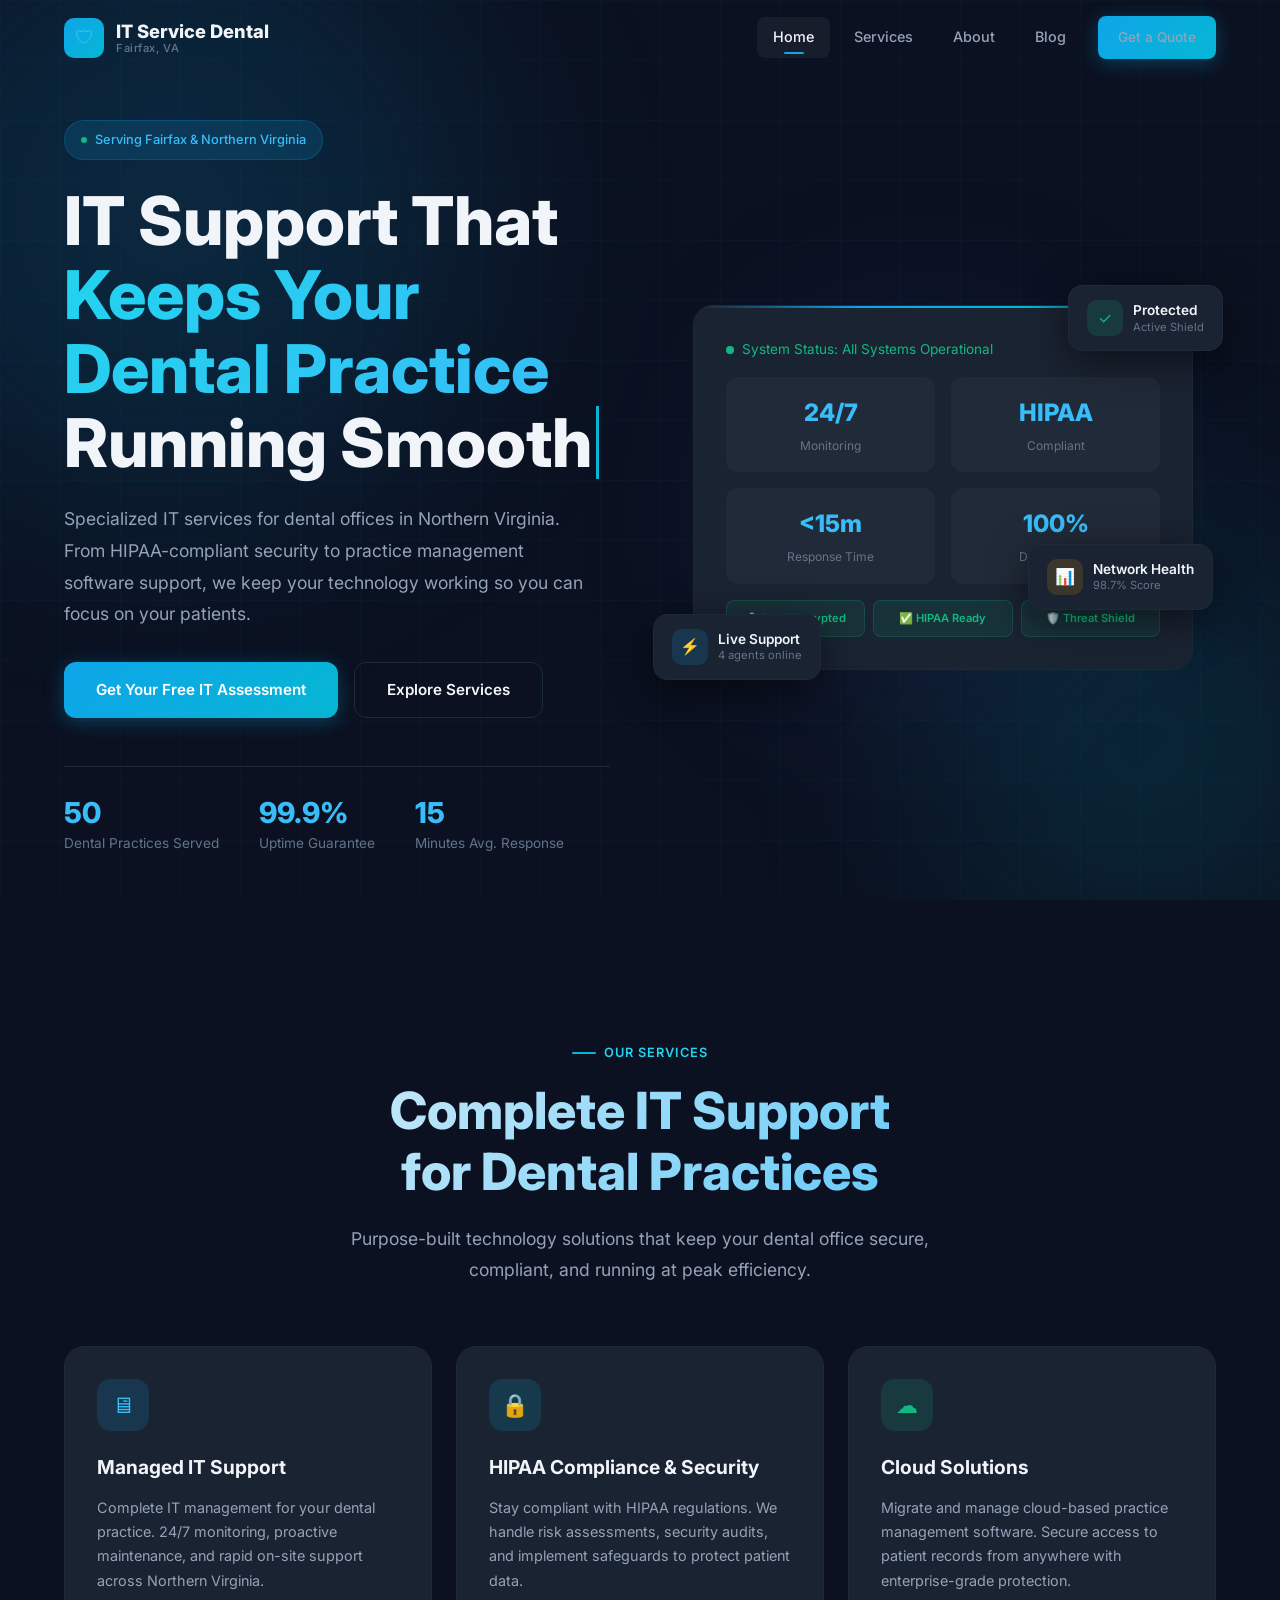
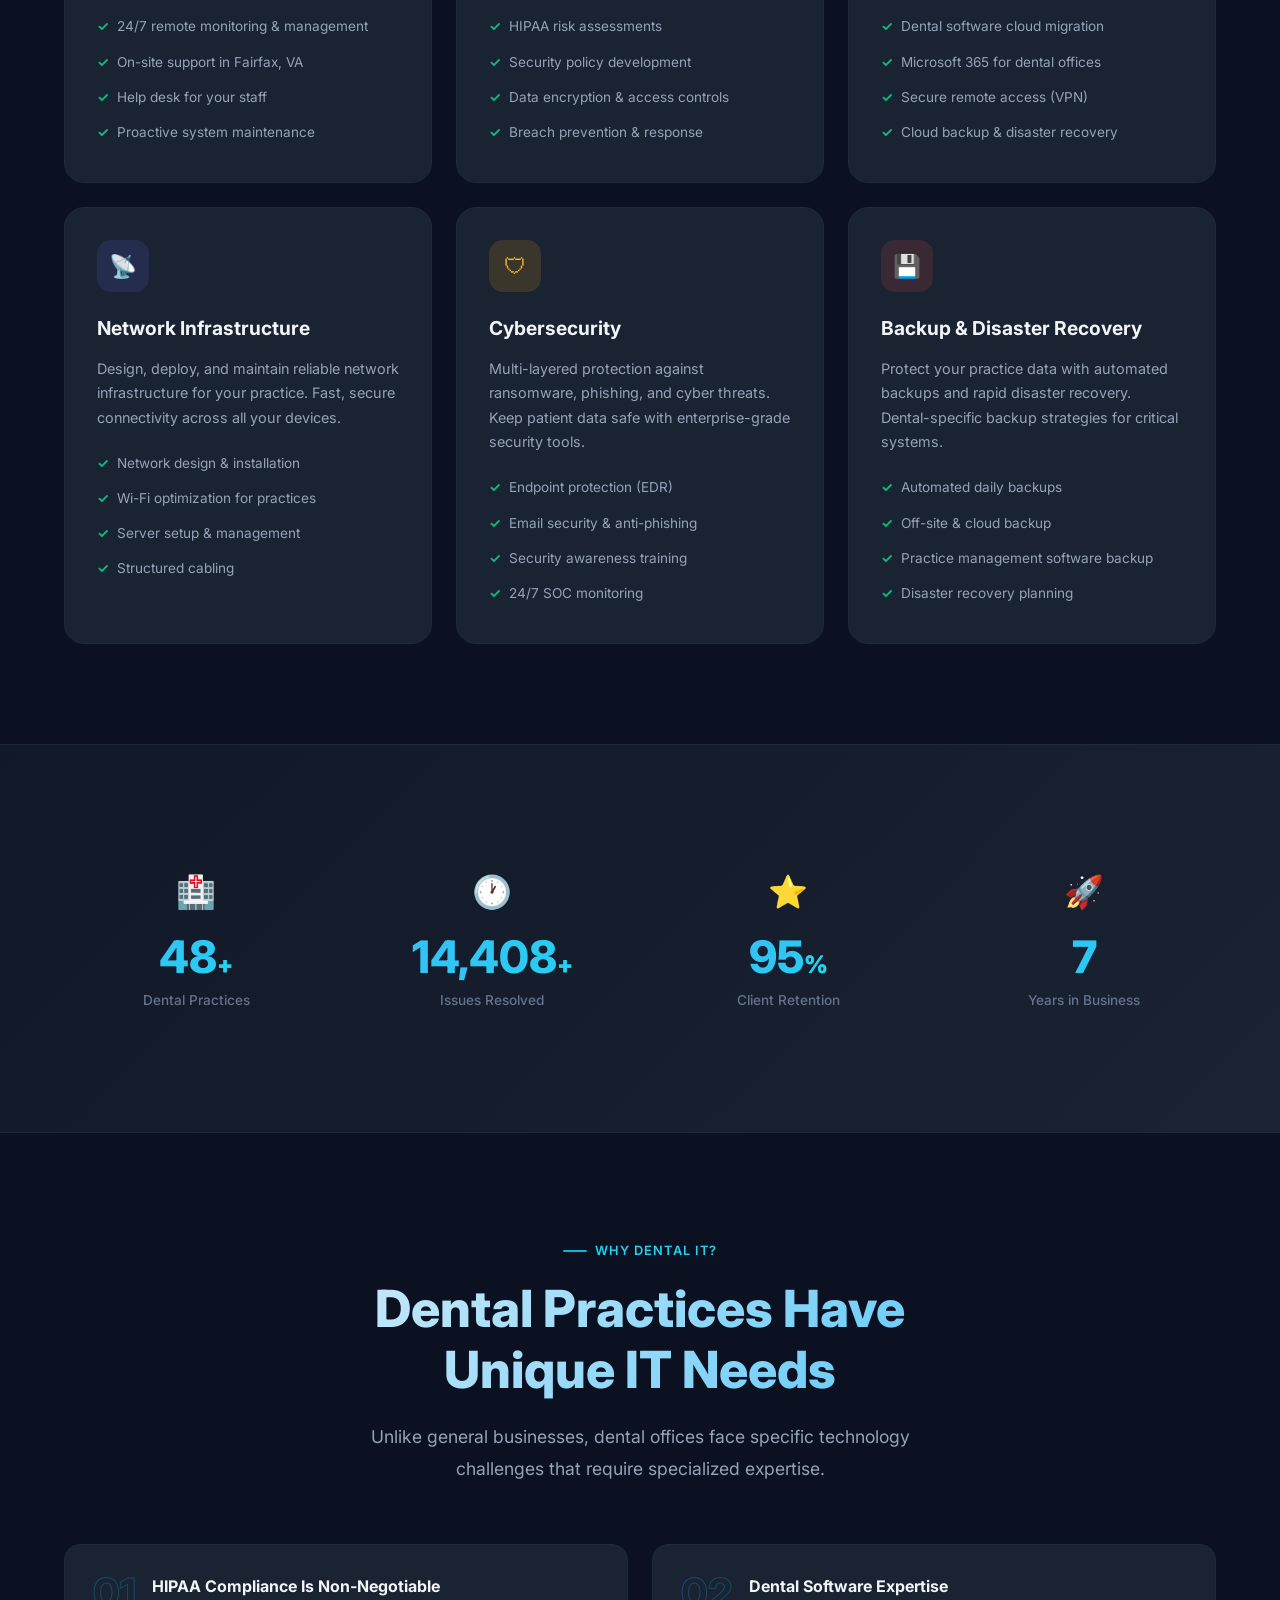
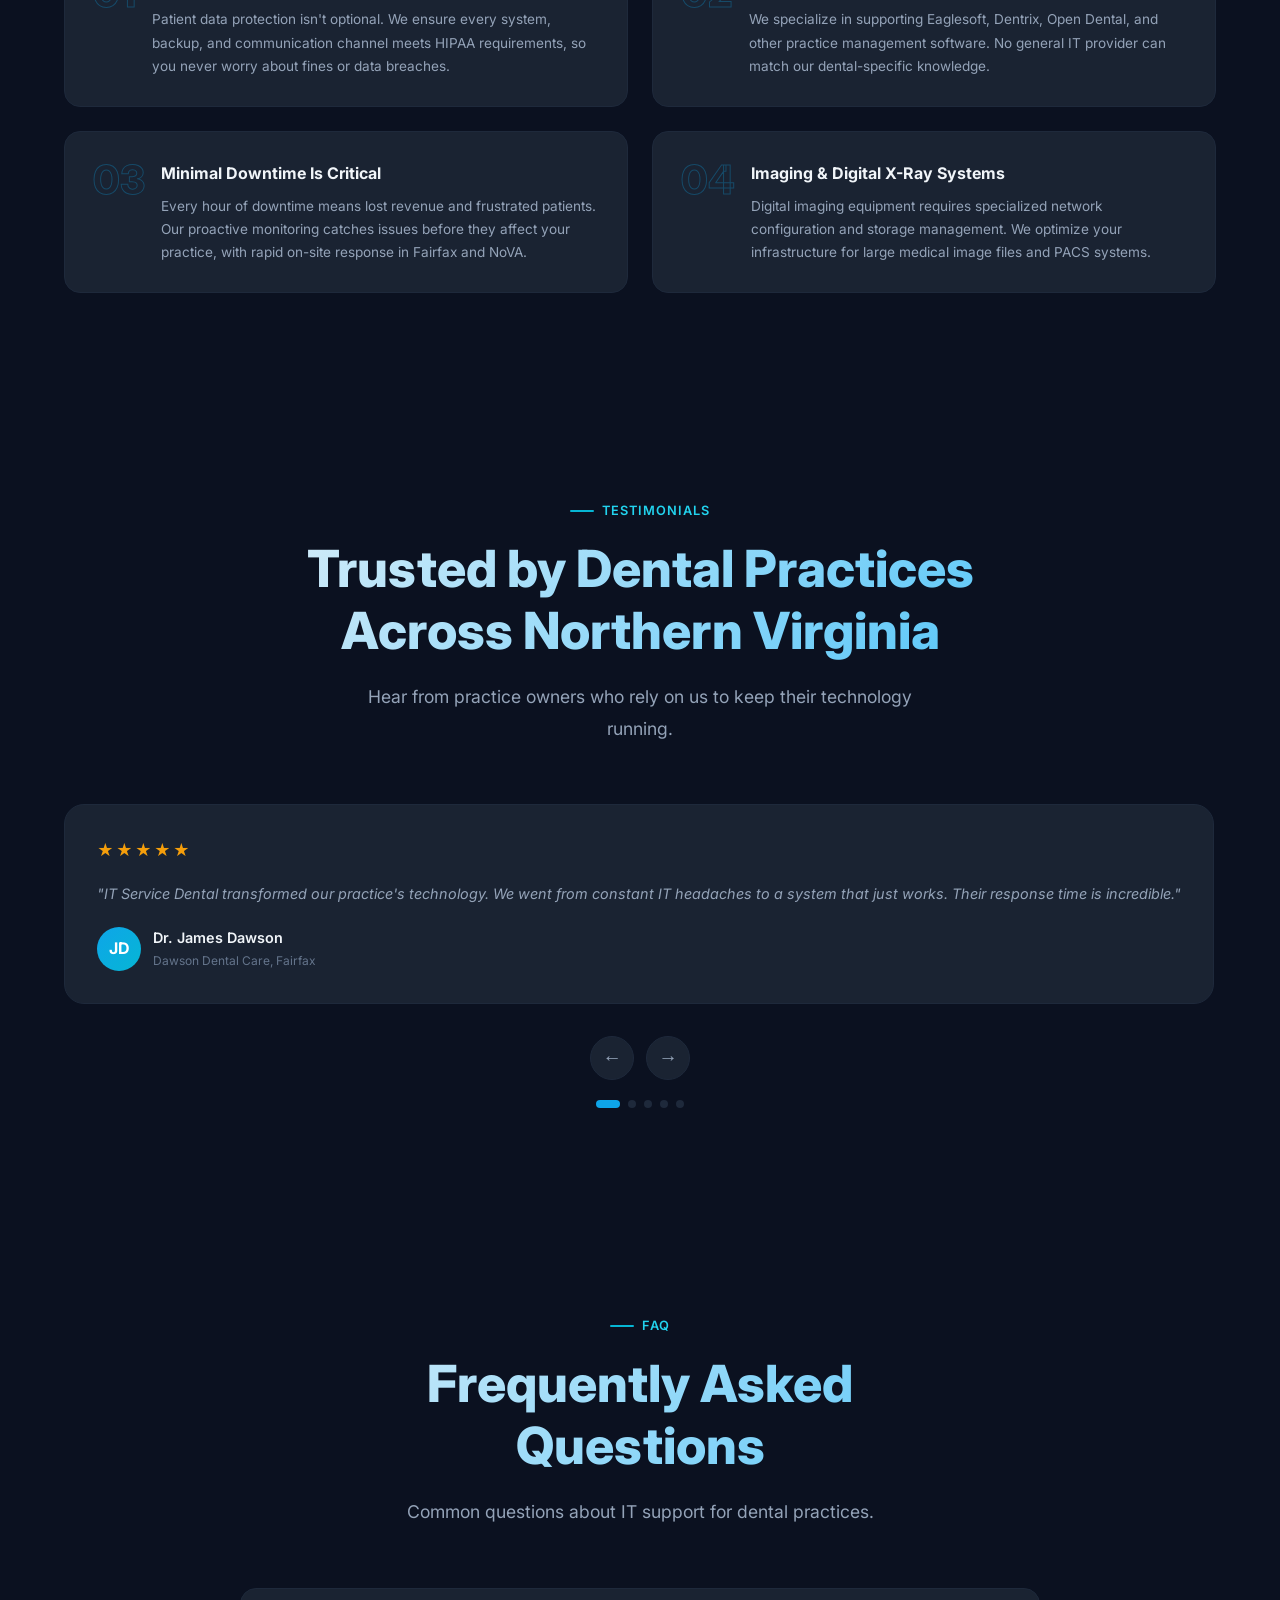
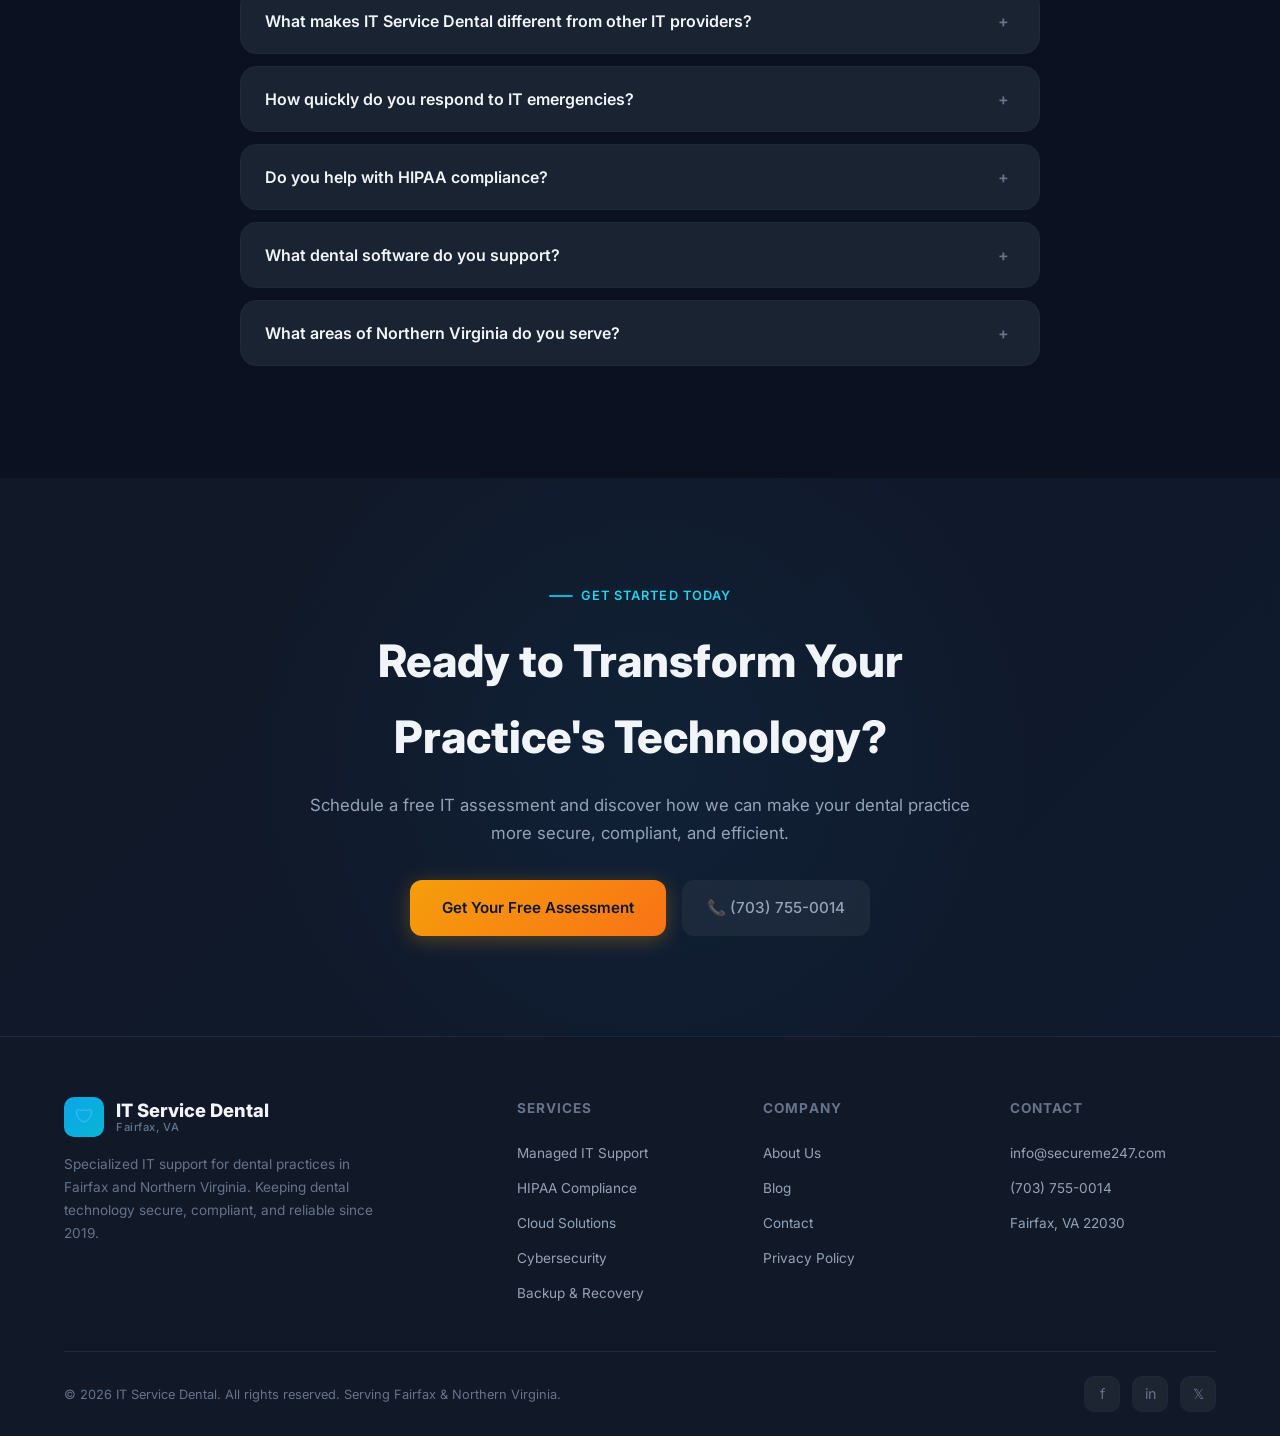
==== commit 36d475e6: "Update phone to (703) 755-0014" ====
--- a/index.html
+++ b/index.html
@@ -452,7 +452,7 @@
         <p>Schedule a free IT assessment and discover how we can make your dental practice more secure, compliant, and efficient.</p>
         <div class="cta-actions">
           <a href="/contact" class="btn btn-cta">Get Your Free Assessment</a>
-          <a href="tel:+17035551234" class="cta-phone">📞 (703) 555-1234</a>
+          <a href="tel:+17037550014" class="cta-phone">📞 (703) 755-0014</a>
         </div>
       </div>
     </div>
@@ -490,7 +490,7 @@
         <div class="footer-col">
           <h4>Contact</h4>
           <a href="mailto:info@secureme247.com">info@secureme247.com</a>
-          <a href="tel:+17035551234">(703) 555-1234</a>
+          <a href="tel:+17037550014">(703) 755-0014</a>
           <a>Fairfax, VA 22030</a>
         </div>
       </div>
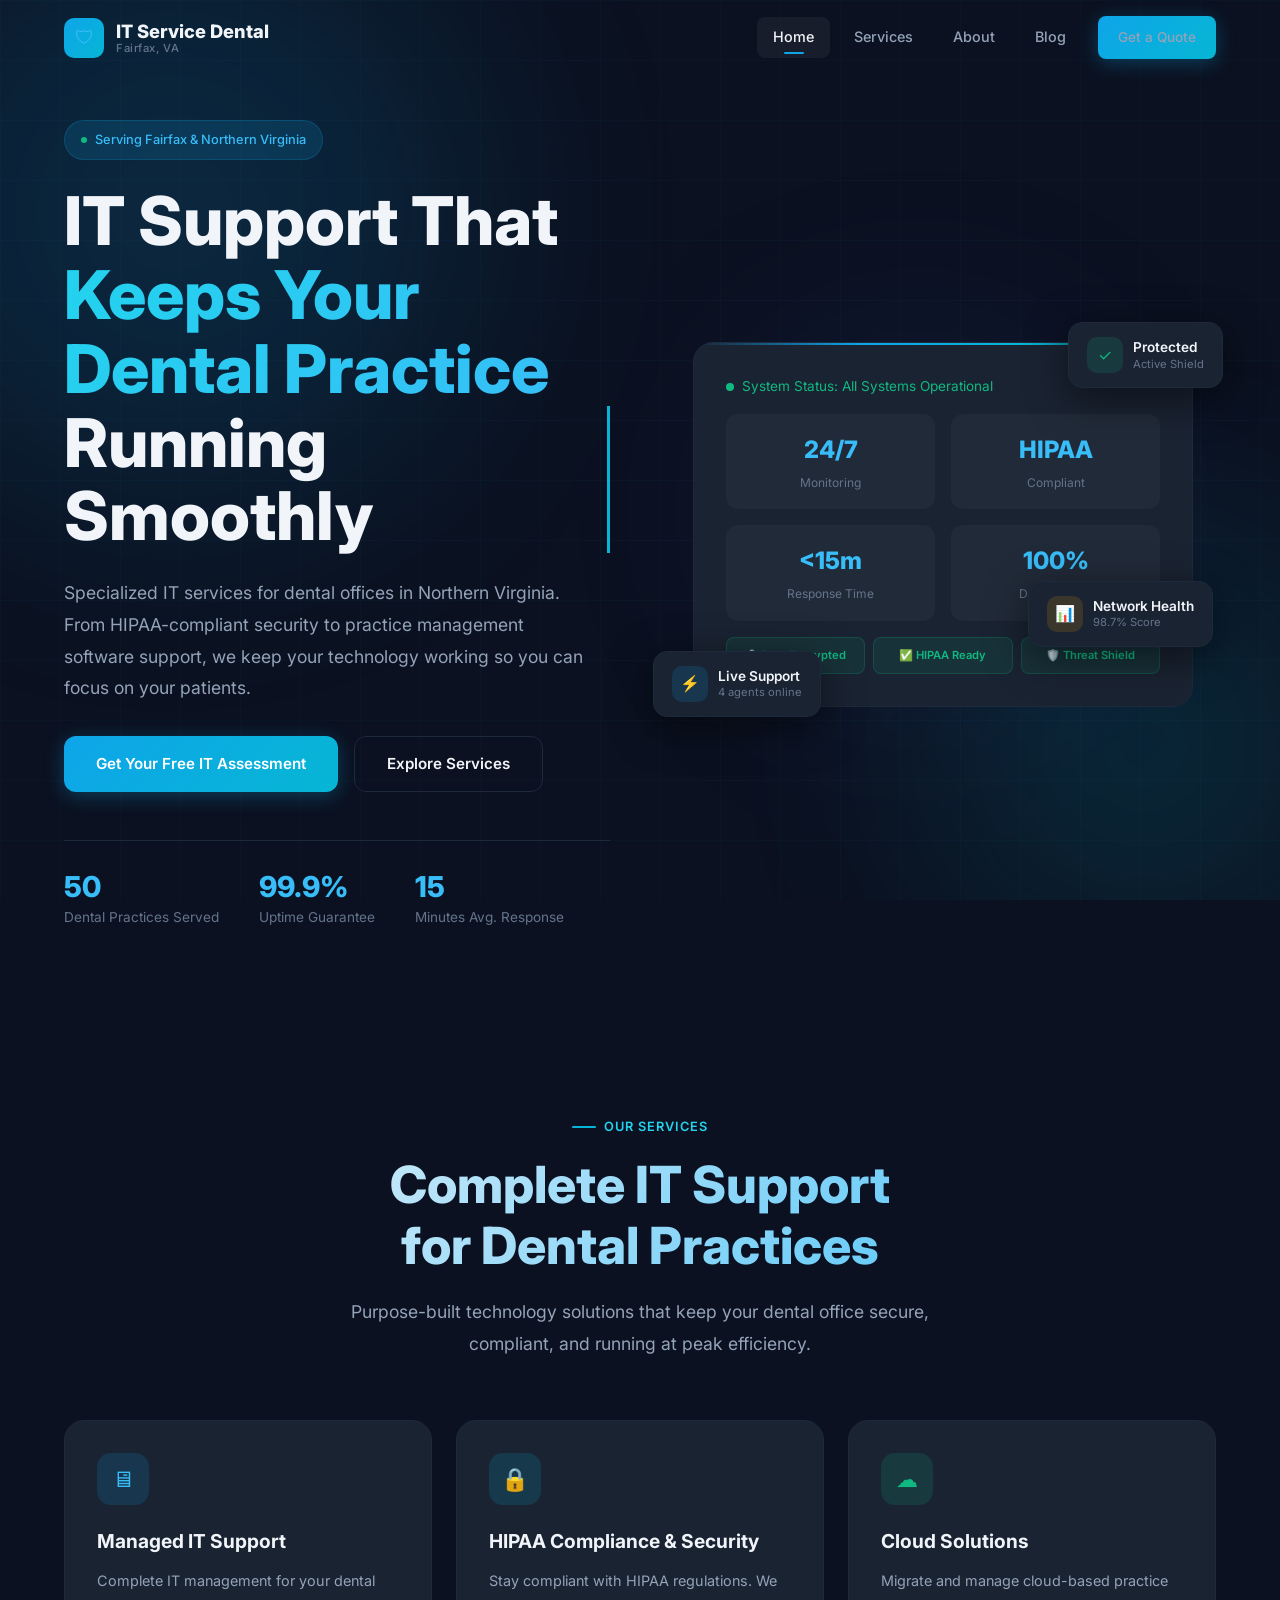
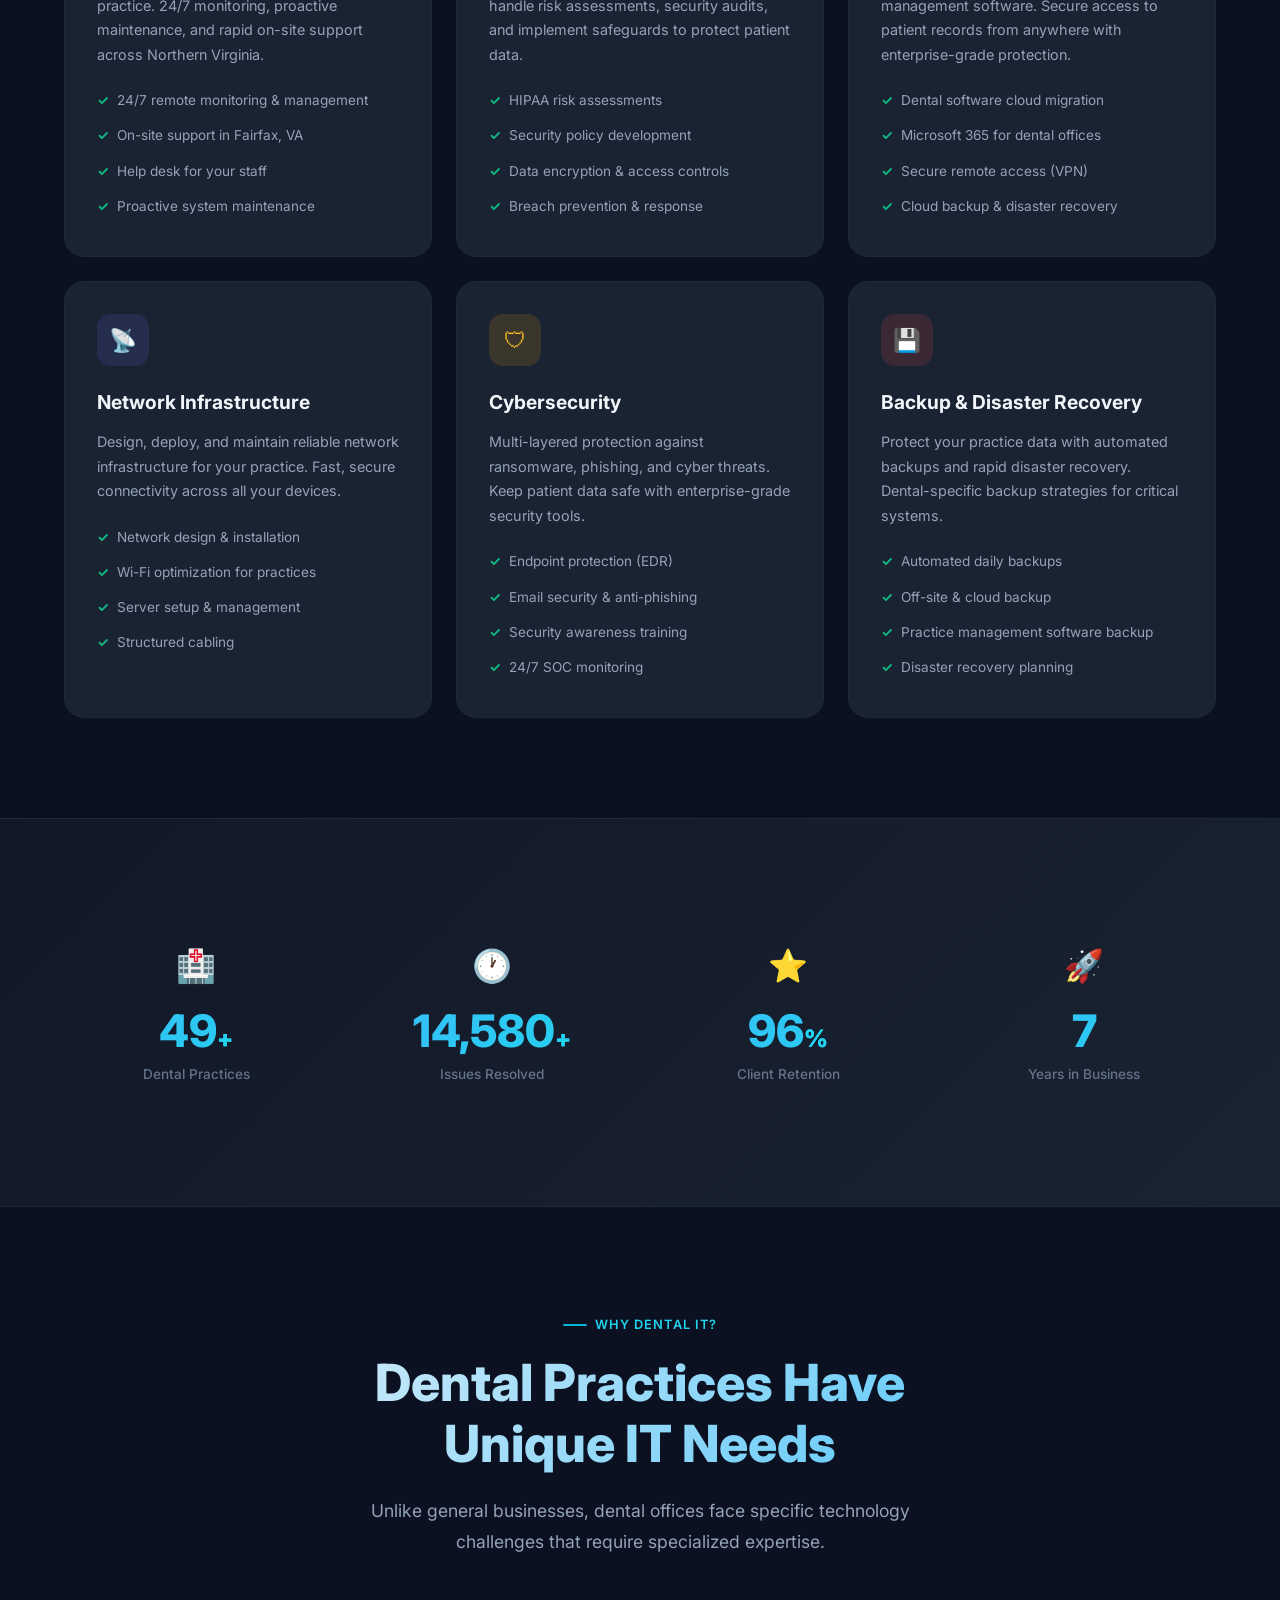
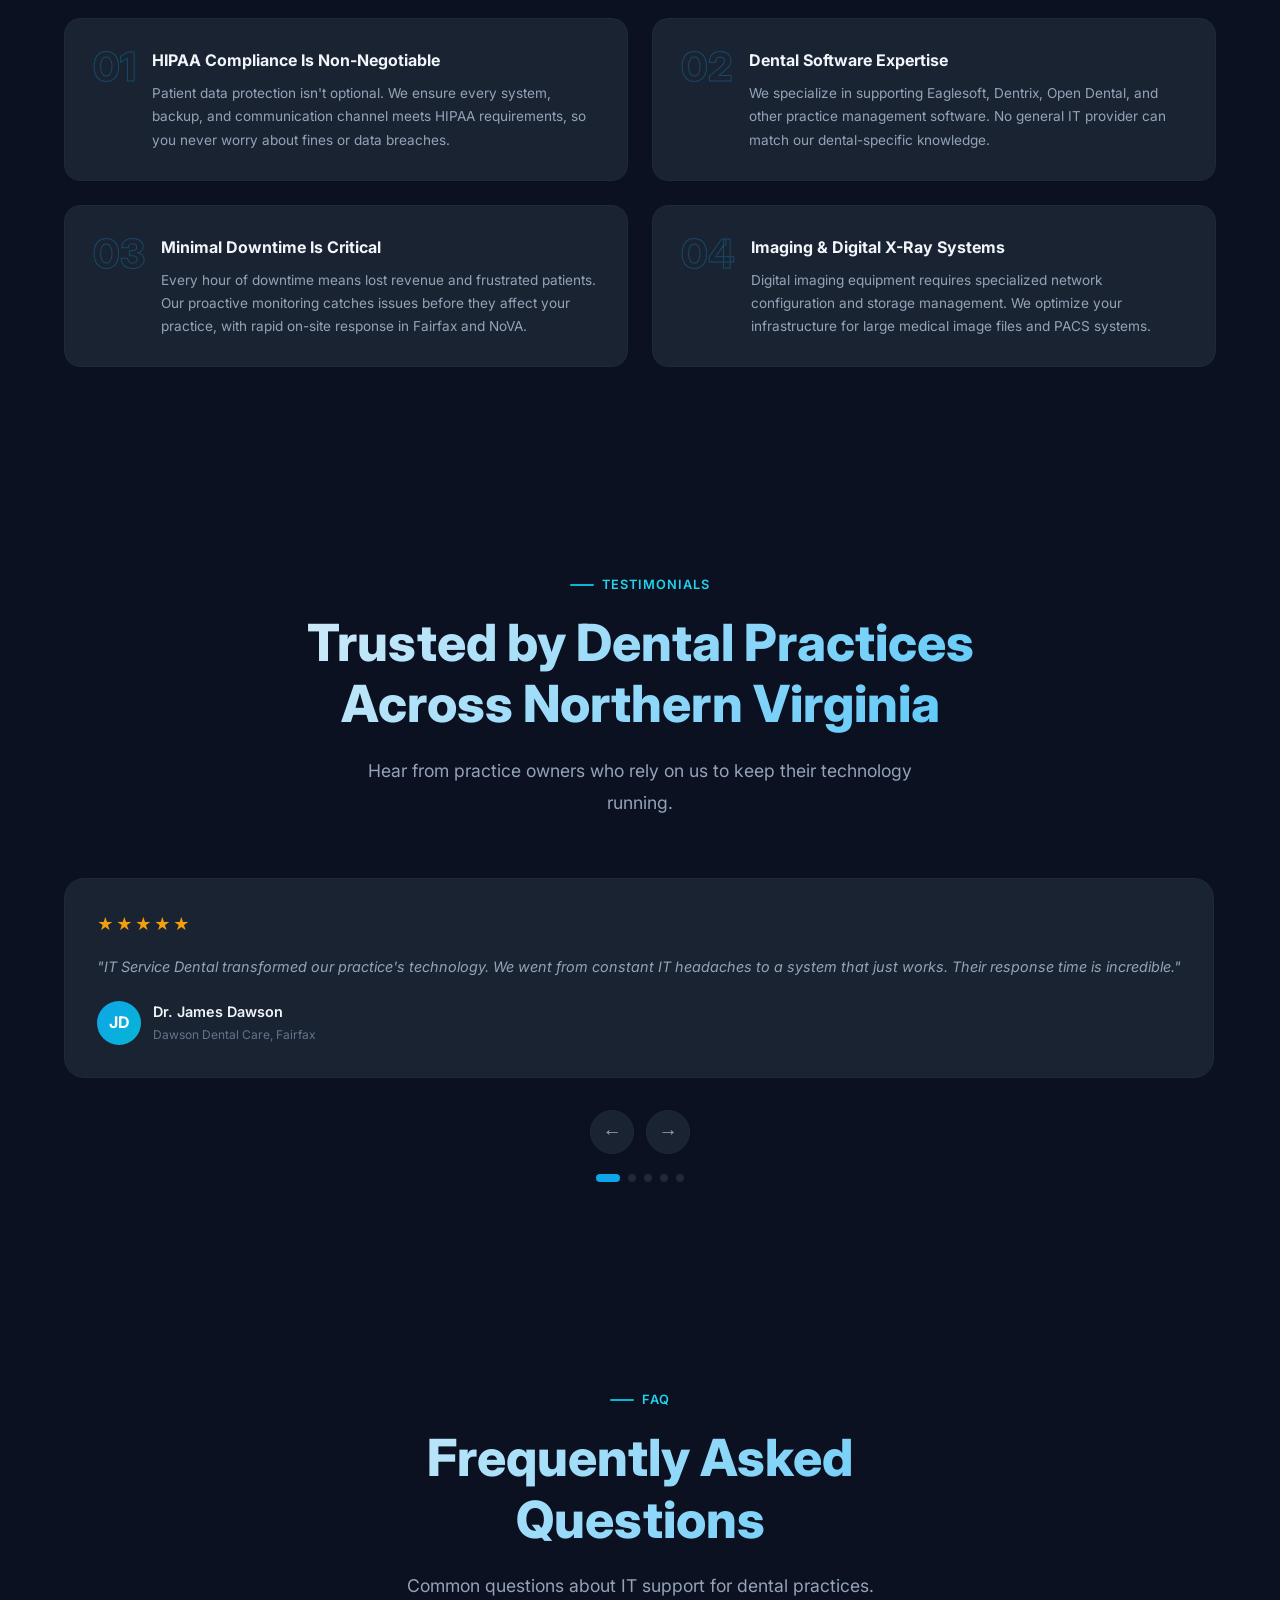
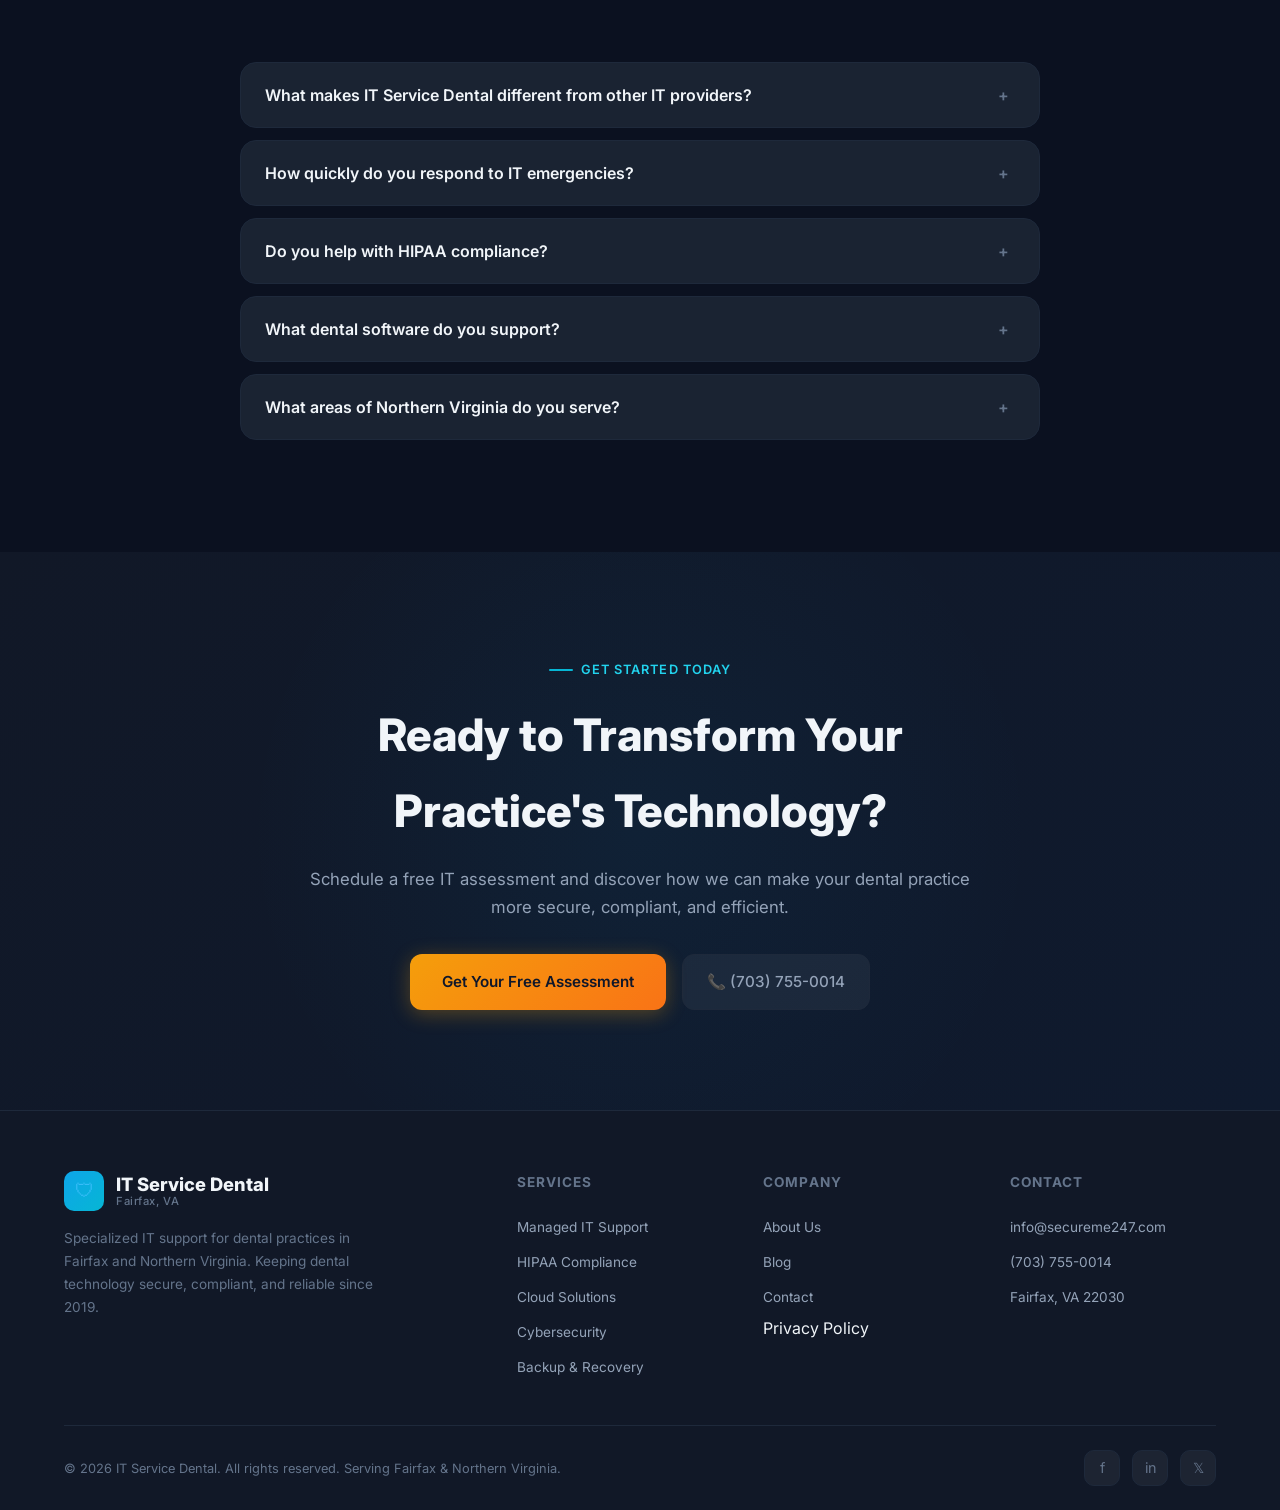
==== commit 816df7b3: "Fix pages: use .html links instead of clean URLs" ====
--- a/index.html
+++ b/index.html
@@ -52,10 +52,10 @@
       </button>
       <div class="nav-links" id="navLinks">
         <a href="/" class="nav-link active">Home</a>
-        <a href="/services" class="nav-link">Services</a>
-        <a href="/about" class="nav-link">About</a>
-        <a href="/blog" class="nav-link">Blog</a>
-        <a href="/contact" class="nav-link nav-cta btn btn-primary btn-sm">Get a Quote</a>
+        <a href="/services.html" class="nav-link">Services</a>
+        <a href="/about.html" class="nav-link">About</a>
+        <a href="/blog.html" class="nav-link">Blog</a>
+        <a href="/contact.html" class="nav-link nav-cta btn btn-primary btn-sm">Get a Quote</a>
       </div>
     </div>
   </nav>
@@ -79,8 +79,8 @@
           we keep your technology working so you can focus on your patients.
         </p>
         <div class="hero-actions">
-          <a href="/contact" class="btn btn-primary">Get Your Free IT Assessment</a>
-          <a href="/services" class="btn btn-secondary">Explore Services</a>
+          <a href="/contact.html" class="btn btn-primary">Get Your Free IT Assessment</a>
+          <a href="/services.html" class="btn btn-secondary">Explore Services</a>
         </div>
         <div class="hero-stats">
           <div class="hero-stat">
@@ -451,7 +451,7 @@
         <h2>Ready to Transform Your<br>Practice's Technology?</h2>
         <p>Schedule a free IT assessment and discover how we can make your dental practice more secure, compliant, and efficient.</p>
         <div class="cta-actions">
-          <a href="/contact" class="btn btn-cta">Get Your Free Assessment</a>
+          <a href="/contact.html" class="btn btn-cta">Get Your Free Assessment</a>
           <a href="tel:+17037550014" class="cta-phone">📞 (703) 755-0014</a>
         </div>
       </div>
@@ -474,18 +474,18 @@
         </div>
         <div class="footer-col">
           <h4>Services</h4>
-          <a href="/services">Managed IT Support</a>
-          <a href="/services">HIPAA Compliance</a>
-          <a href="/services">Cloud Solutions</a>
-          <a href="/services">Cybersecurity</a>
-          <a href="/services">Backup & Recovery</a>
+          <a href="/services.html">Managed IT Support</a>
+          <a href="/services.html">HIPAA Compliance</a>
+          <a href="/services.html">Cloud Solutions</a>
+          <a href="/services.html">Cybersecurity</a>
+          <a href="/services.html">Backup & Recovery</a>
         </div>
         <div class="footer-col">
           <h4>Company</h4>
-          <a href="/about">About Us</a>
-          <a href="/blog">Blog</a>
-          <a href="/contact">Contact</a>
-          <a href="/privacy">Privacy Policy</a>
+          <a href="/about.html">About Us</a>
+          <a href="/blog.html">Blog</a>
+          <a href="/contact.html">Contact</a>
+          <span>Privacy Policy</span>
         </div>
         <div class="footer-col">
           <h4>Contact</h4>
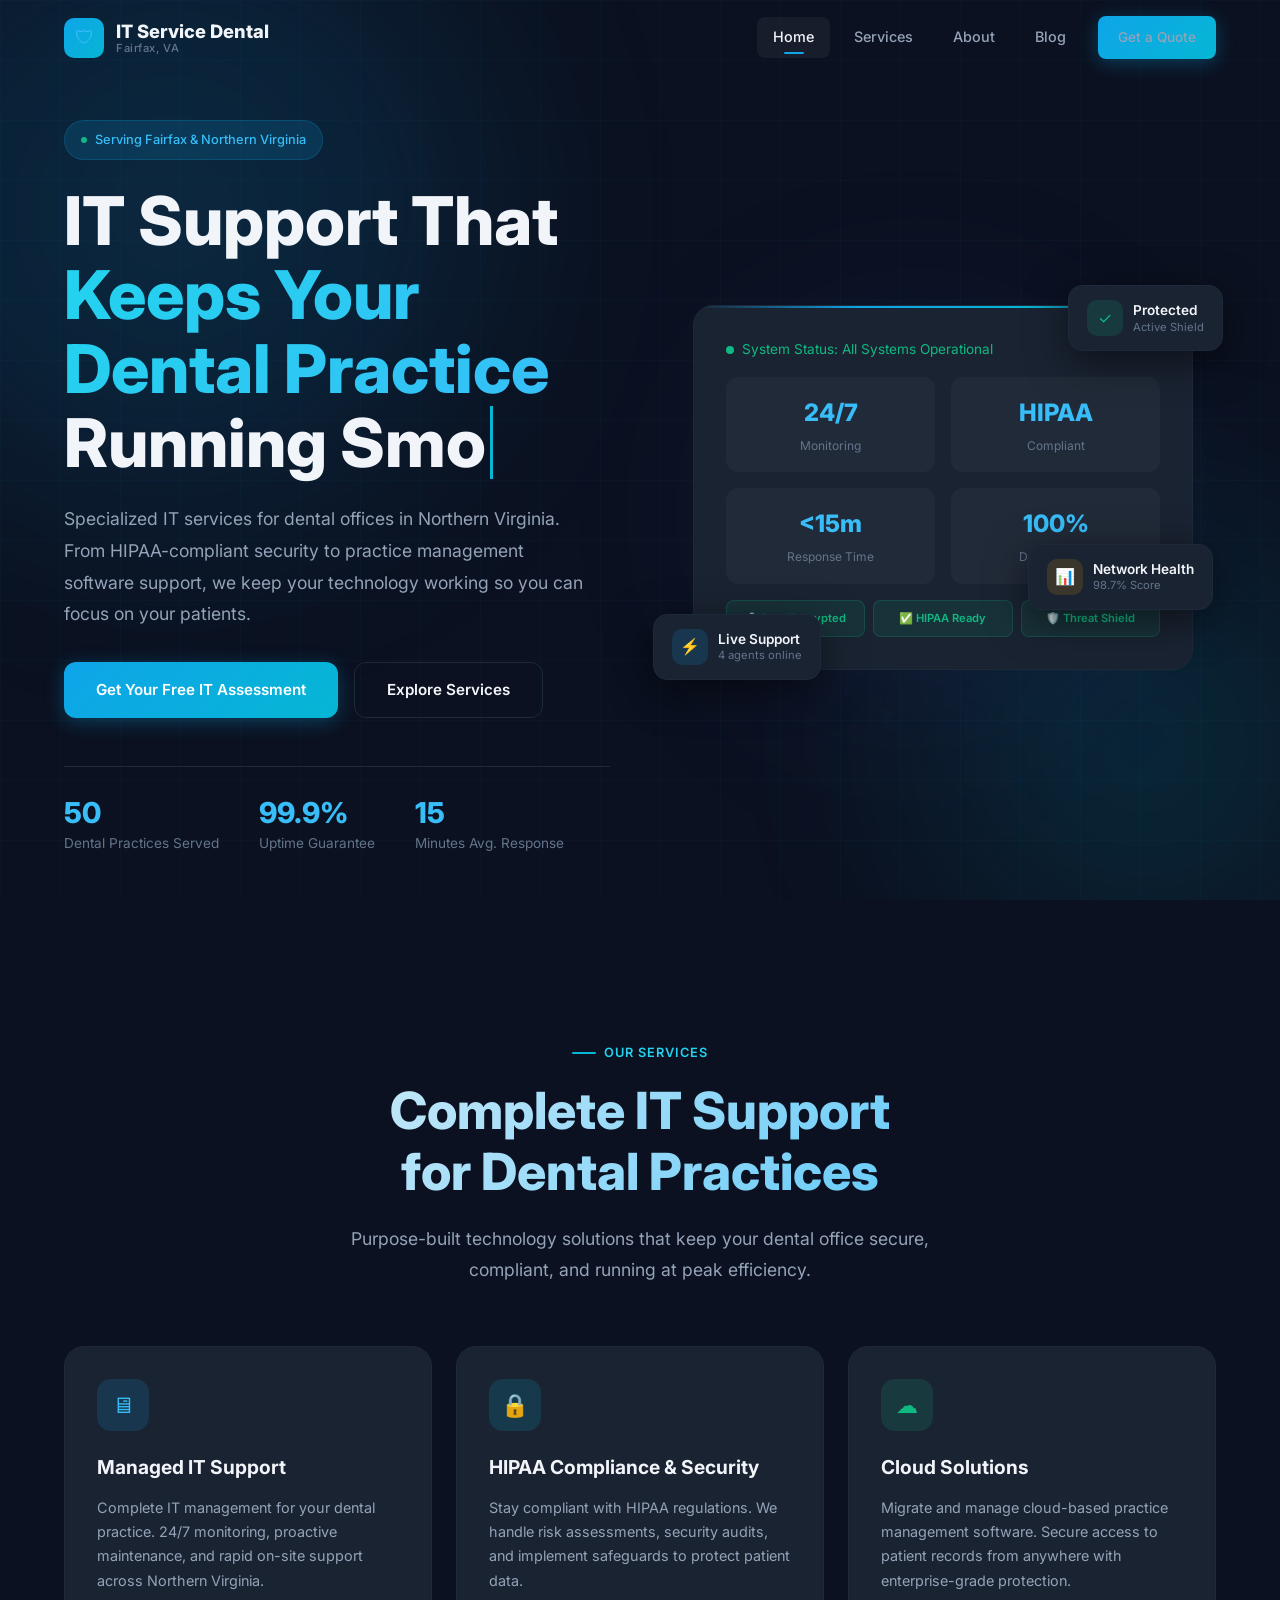
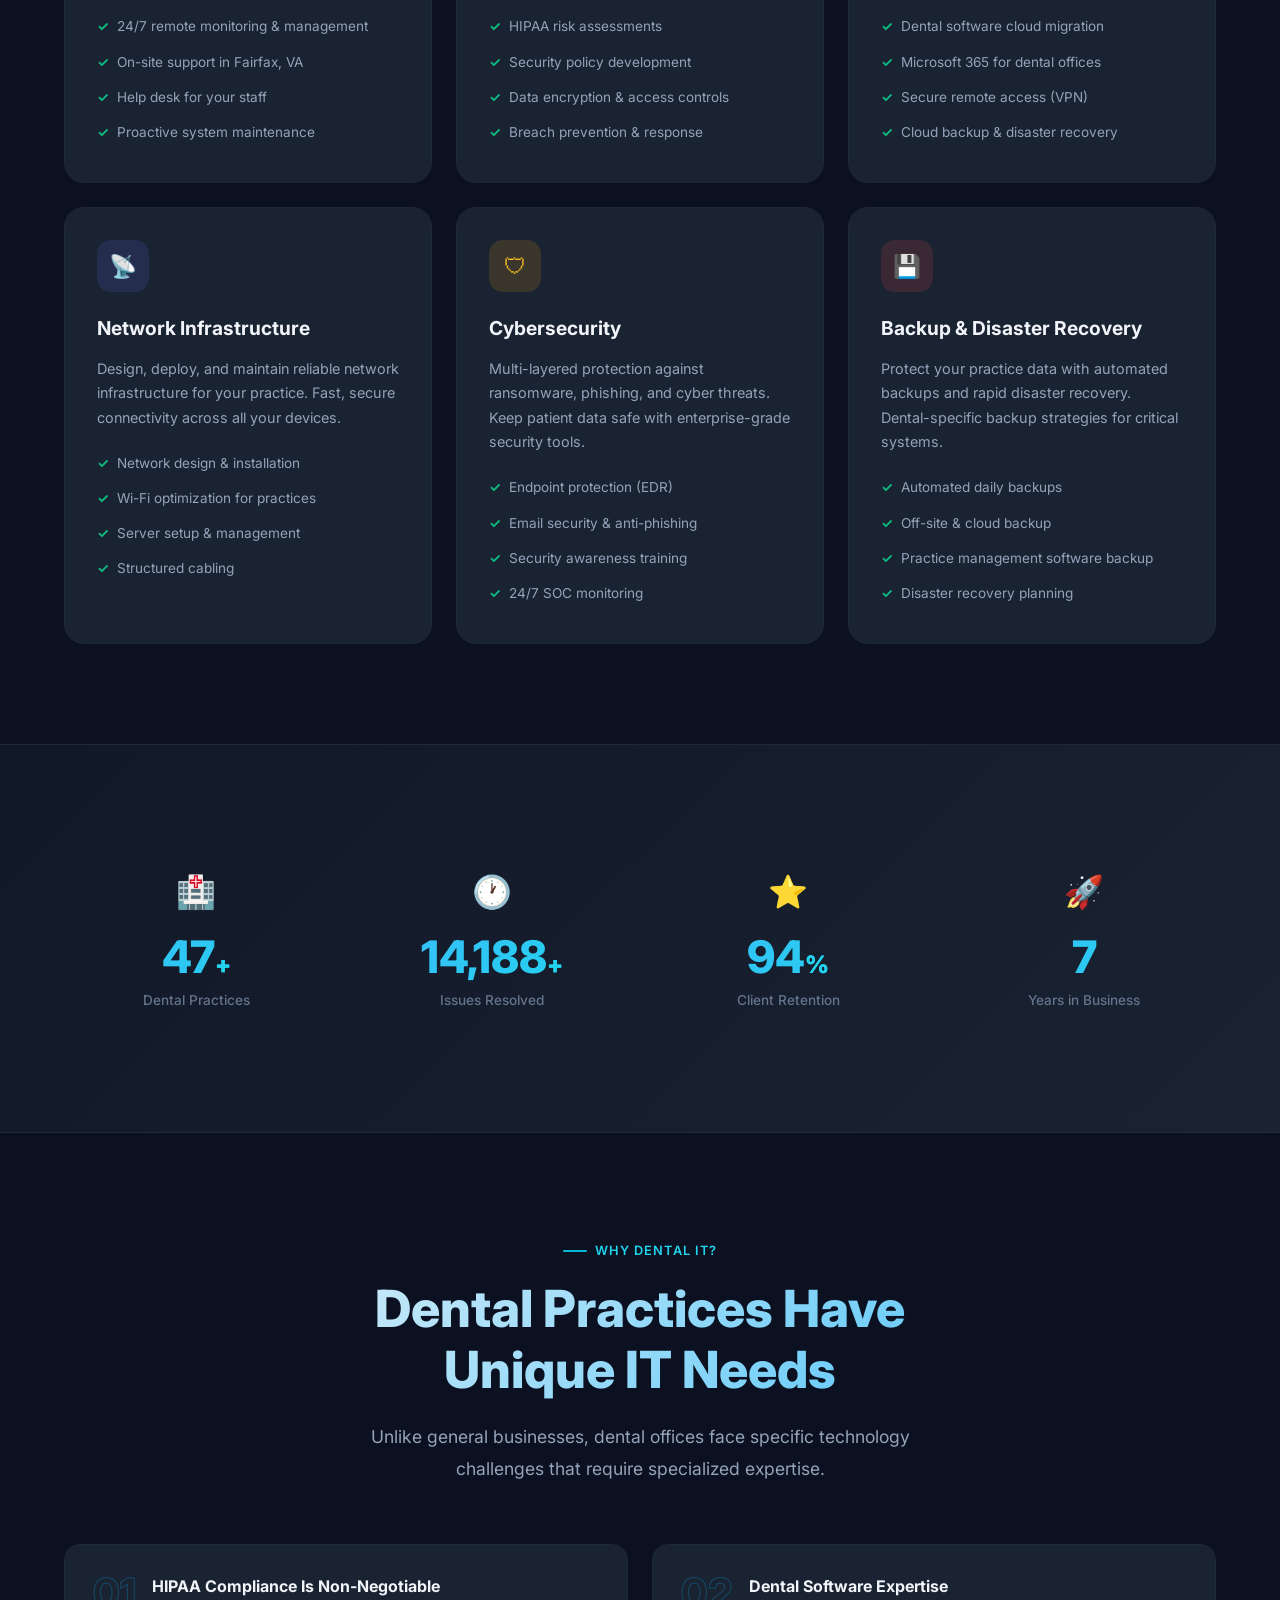
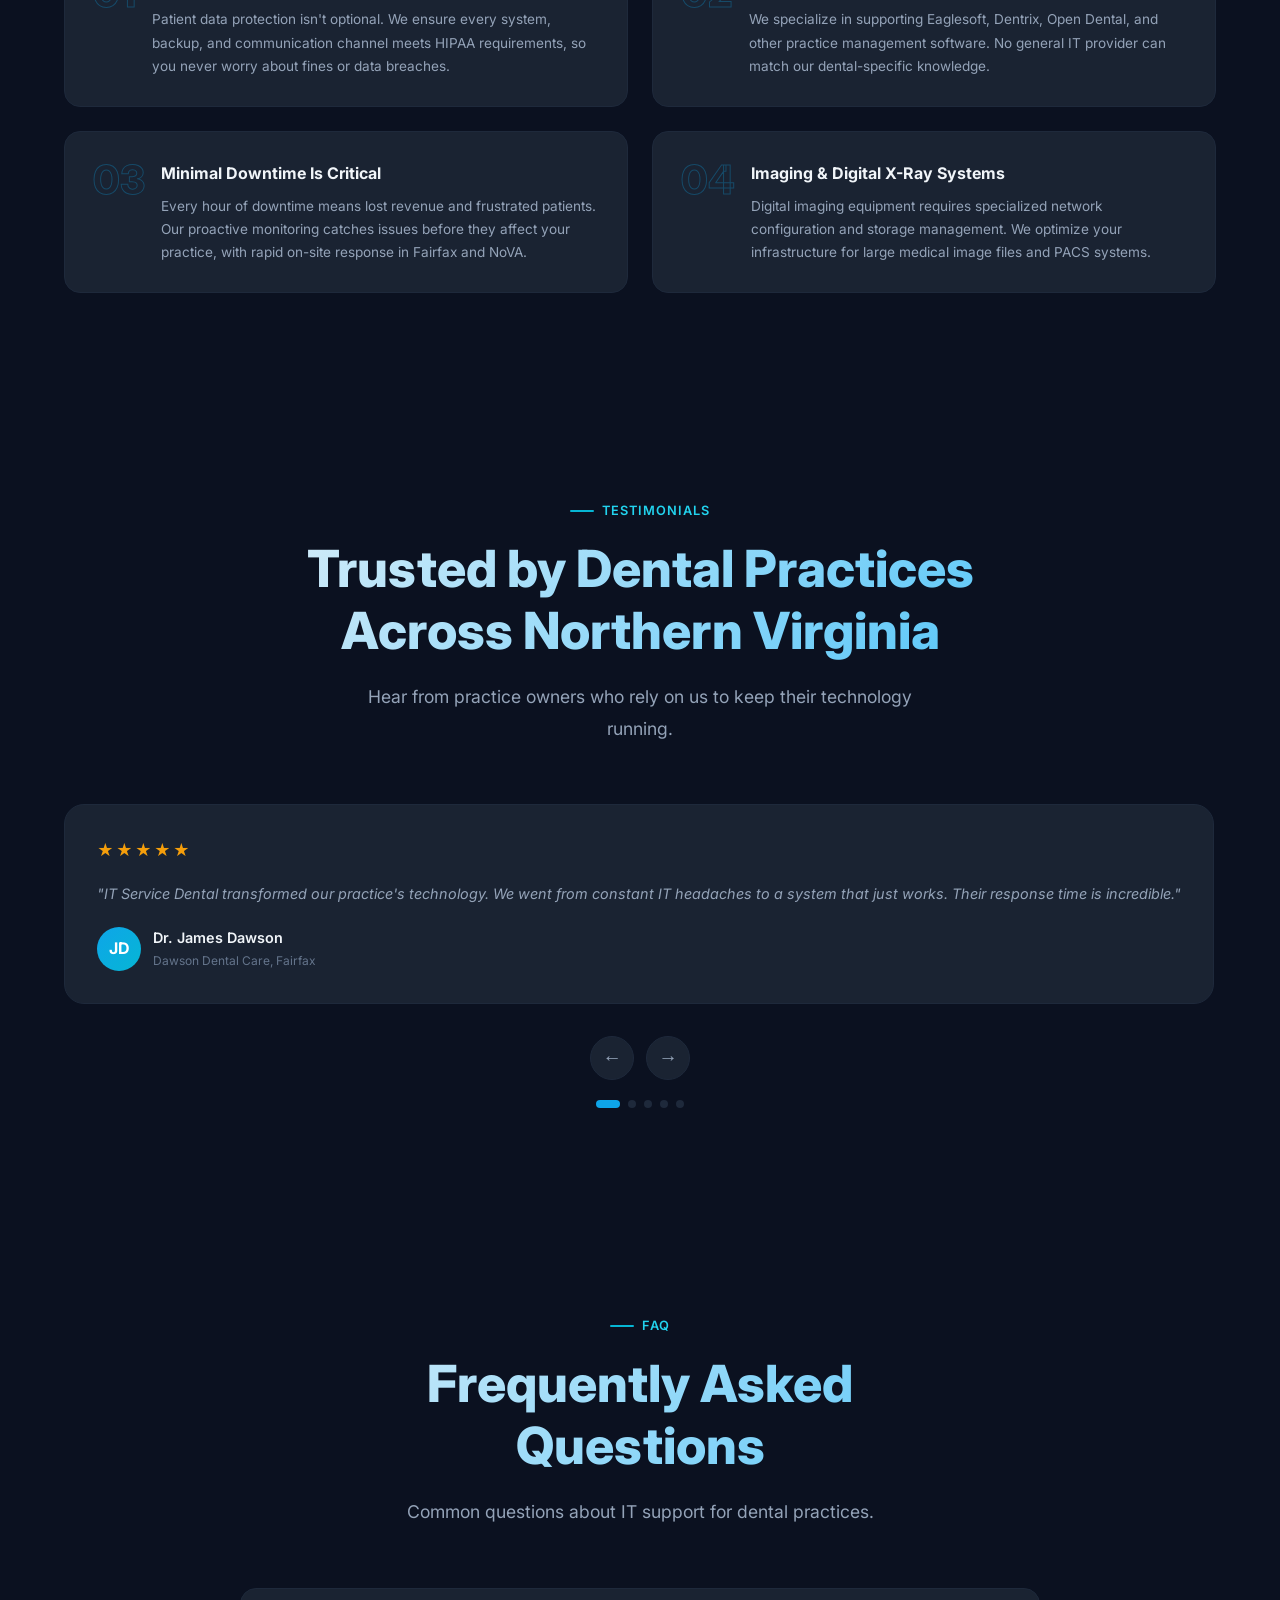
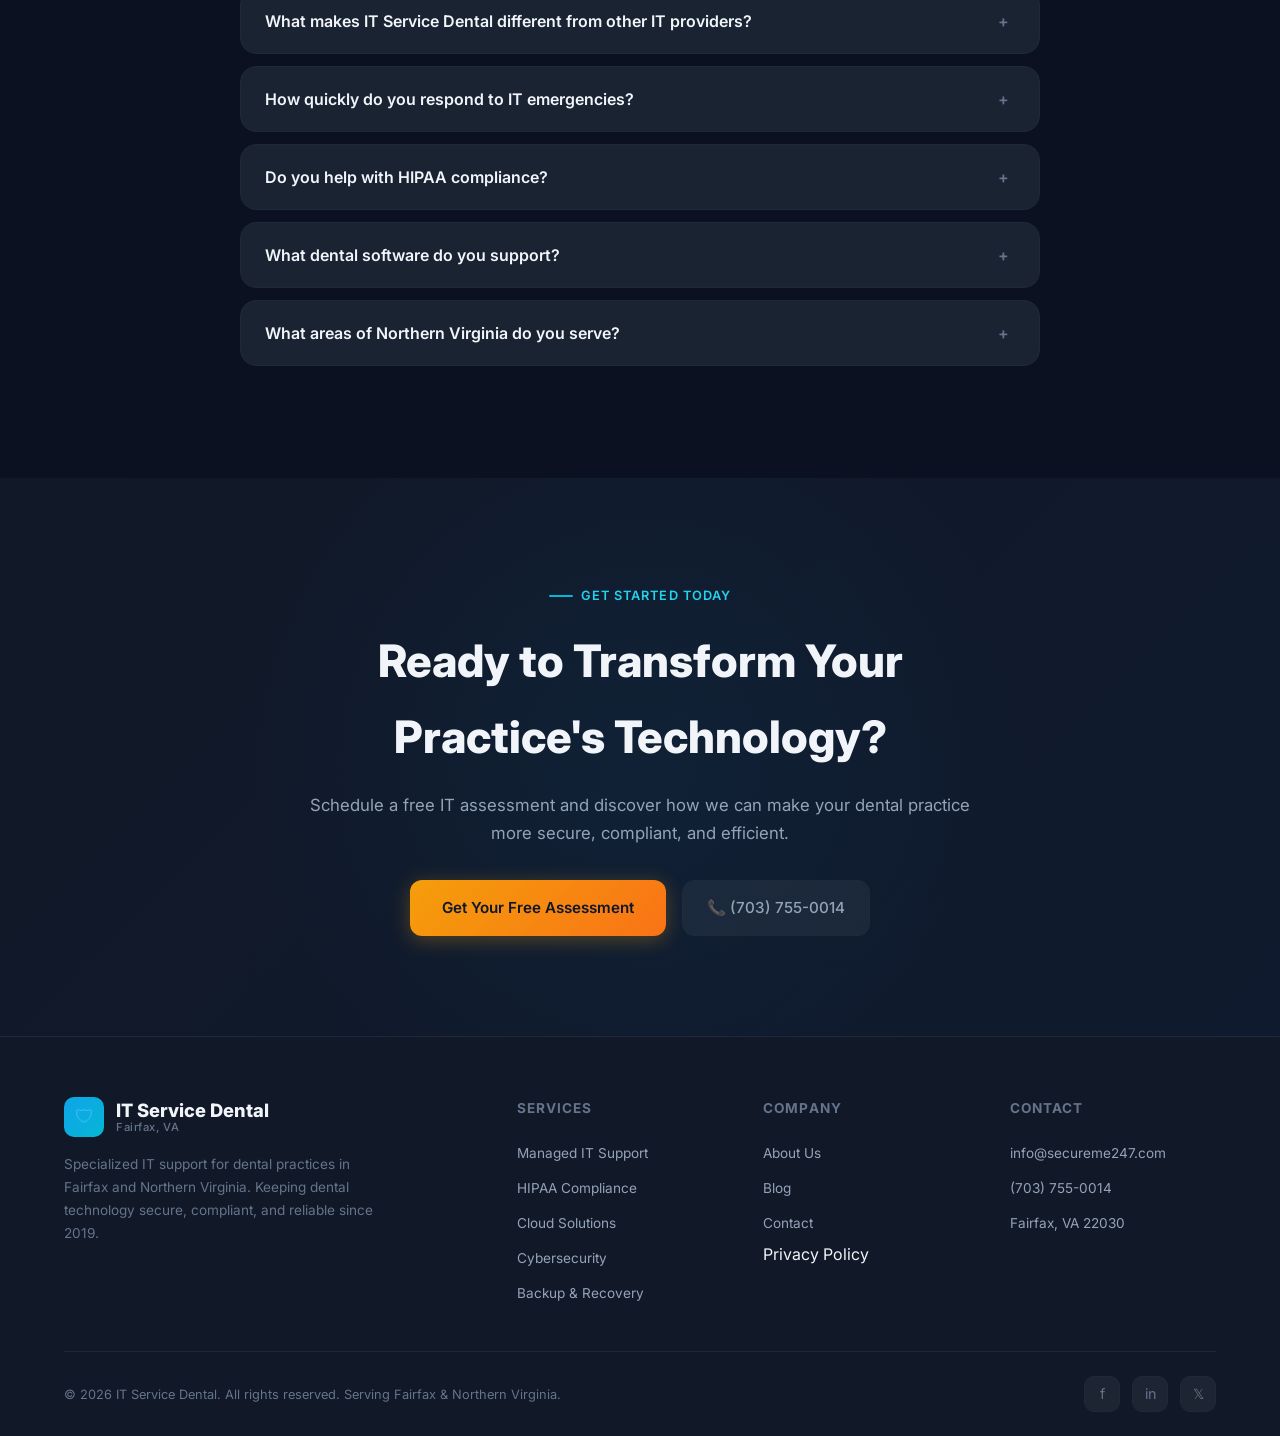
==== commit bc6e081c: "Fix: use Cloudflare's native clean URL support, remove broken _redirects" ====
--- a/index.html
+++ b/index.html
@@ -52,10 +52,10 @@
       </button>
       <div class="nav-links" id="navLinks">
         <a href="/" class="nav-link active">Home</a>
-        <a href="/services.html" class="nav-link">Services</a>
-        <a href="/about.html" class="nav-link">About</a>
-        <a href="/blog.html" class="nav-link">Blog</a>
-        <a href="/contact.html" class="nav-link nav-cta btn btn-primary btn-sm">Get a Quote</a>
+        <a href="/services" class="nav-link">Services</a>
+        <a href="/about" class="nav-link">About</a>
+        <a href="/blog" class="nav-link">Blog</a>
+        <a href="/contact" class="nav-link nav-cta btn btn-primary btn-sm">Get a Quote</a>
       </div>
     </div>
   </nav>
@@ -79,8 +79,8 @@
           we keep your technology working so you can focus on your patients.
         </p>
         <div class="hero-actions">
-          <a href="/contact.html" class="btn btn-primary">Get Your Free IT Assessment</a>
-          <a href="/services.html" class="btn btn-secondary">Explore Services</a>
+          <a href="/contact" class="btn btn-primary">Get Your Free IT Assessment</a>
+          <a href="/services" class="btn btn-secondary">Explore Services</a>
         </div>
         <div class="hero-stats">
           <div class="hero-stat">
@@ -451,7 +451,7 @@
         <h2>Ready to Transform Your<br>Practice's Technology?</h2>
         <p>Schedule a free IT assessment and discover how we can make your dental practice more secure, compliant, and efficient.</p>
         <div class="cta-actions">
-          <a href="/contact.html" class="btn btn-cta">Get Your Free Assessment</a>
+          <a href="/contact" class="btn btn-cta">Get Your Free Assessment</a>
           <a href="tel:+17037550014" class="cta-phone">📞 (703) 755-0014</a>
         </div>
       </div>
@@ -474,17 +474,17 @@
         </div>
         <div class="footer-col">
           <h4>Services</h4>
-          <a href="/services.html">Managed IT Support</a>
-          <a href="/services.html">HIPAA Compliance</a>
-          <a href="/services.html">Cloud Solutions</a>
-          <a href="/services.html">Cybersecurity</a>
-          <a href="/services.html">Backup & Recovery</a>
+          <a href="/services">Managed IT Support</a>
+          <a href="/services">HIPAA Compliance</a>
+          <a href="/services">Cloud Solutions</a>
+          <a href="/services">Cybersecurity</a>
+          <a href="/services">Backup & Recovery</a>
         </div>
         <div class="footer-col">
           <h4>Company</h4>
-          <a href="/about.html">About Us</a>
-          <a href="/blog.html">Blog</a>
-          <a href="/contact.html">Contact</a>
+          <a href="/about">About Us</a>
+          <a href="/blog">Blog</a>
+          <a href="/contact">Contact</a>
           <span>Privacy Policy</span>
         </div>
         <div class="footer-col">
